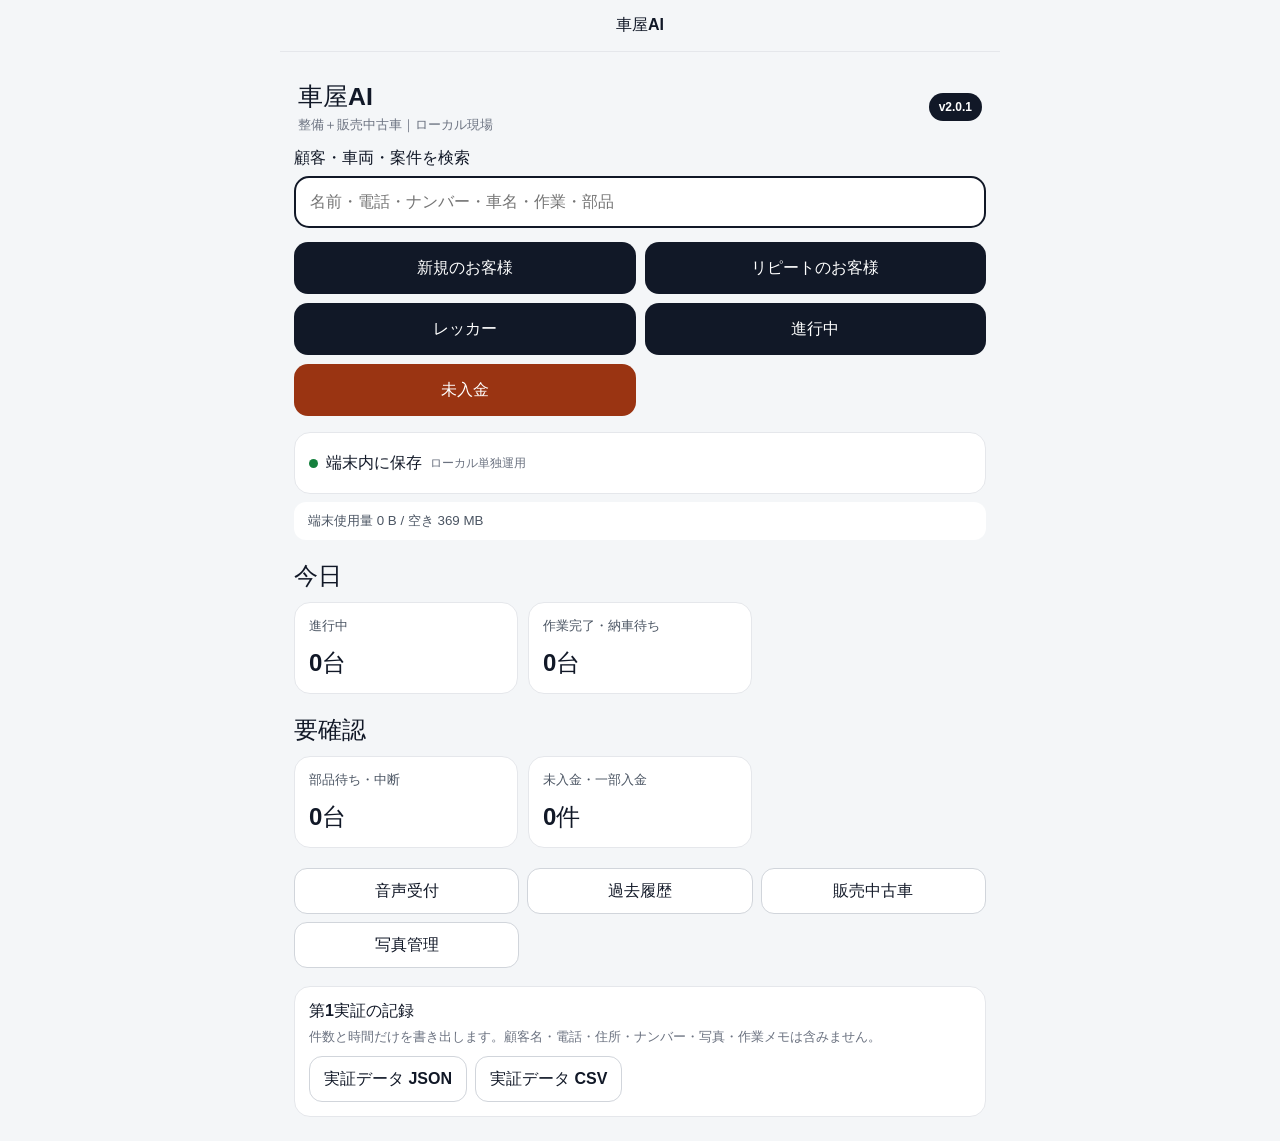
==== index.html @ 04365551 "deploy: add Windows PC backup viewer" ====
<!doctype html>
<html lang="ja">
  <head>
    <meta charset="UTF-8" />
    <meta name="viewport" content="width=device-width, initial-scale=1, viewport-fit=cover" />
    <meta name="theme-color" content="#111827" />
    <meta name="apple-mobile-web-app-capable" content="yes" />
    <meta name="apple-mobile-web-app-status-bar-style" content="black-translucent" />
    <link rel="apple-touch-icon" href="/icons/icon-180.png" />
    <title>車屋AI</title>
    <script type="module" crossorigin src="/assets/index-HvsPHKyD.js"></script>
    <link rel="stylesheet" crossorigin href="/assets/index-BNNAh6Hy.css">
  <link rel="manifest" href="/manifest.webmanifest"></head>
  <body>
    <div id="root"></div>
  </body>
</html>
---- assets/index-BNNAh6Hy.css ----
:root{color:#111827;font-synthesis:none;text-rendering:optimizelegibility;background:#f4f6f8;font-family:-apple-system,BlinkMacSystemFont,Segoe UI,Hiragino Kaku Gothic ProN,Yu Gothic,sans-serif}*{box-sizing:border-box}html,body,#root{min-height:100%;margin:0}body{background:#f4f6f8;min-width:320px}button,input{font:inherit}.mobile-shell{min-height:100dvh;padding-top:env(safe-area-inset-top);padding-bottom:env(safe-area-inset-bottom)}.mobile-shell-header{z-index:60;pointer-events:auto;background:#f4f6f8f5;border-bottom:1px solid #e5e7eb;grid-template-columns:minmax(88px,1fr) auto minmax(88px,1fr);align-items:center;width:min(100%,720px);min-height:52px;margin:0 auto;padding:4px 10px;display:grid;position:sticky;top:0}.mobile-shell-brand{text-align:center;font-size:1rem}.mobile-shell-nav-slot{min-width:0;display:flex}.mobile-shell-nav-slot-end{justify-content:flex-end}.mobile-nav-target{color:#111827;background:0 0;border:0;border-radius:12px;justify-content:center;align-items:center;gap:3px;min-width:44px;min-height:44px;font-weight:750;display:inline-flex}.mobile-nav-target:active{background:#e5e7eb}.mobile-shell-content{min-height:calc(100dvh - 52px - env(safe-area-inset-top) - env(safe-area-inset-bottom))}.mobile-shell .app-shell{min-height:auto;padding-top:10px;padding-bottom:24px}.global-search{z-index:20;gap:7px;margin-bottom:14px;display:grid;position:relative}.global-search>label{font-weight:800}.global-search>input{background:#fff;border:2px solid #111827;border-radius:15px;width:100%;min-height:52px;padding:0 14px;font-size:1rem}.global-search-results{gap:8px;display:grid}.global-search-result{background:#fff;border:1px solid #d1d5db;border-radius:14px;overflow:hidden}.global-search-identity,.global-search-case{text-align:left;background:#fff;border:0;border-top:1px solid #e5e7eb;width:100%;min-height:48px;padding:10px 12px;display:grid}.global-search-identity{border-top:0}.global-search-identity span,.global-search-identity small,.global-search-case small{color:#6b7280}.global-search-case{grid-template-columns:1fr auto;align-items:center;gap:8px}.home-primary-actions{grid-template-columns:repeat(2,minmax(0,1fr));gap:9px;margin:10px 0 16px;display:grid}.home-primary-actions button{color:#fff;background:#111827;border:0;border-radius:14px;min-height:52px;padding:10px;font-weight:800}.home-primary-actions button:nth-child(5){background:#9a3412}.home-focus-section{margin-top:20px}.home-focus-section h2{margin:0 0 10px}.home-secondary-actions{grid-template-columns:repeat(3,minmax(0,1fr));gap:8px;margin-top:20px;display:grid}.customer-owned-vehicles,.vehicle-case-flow{gap:10px;margin-top:16px;display:grid}.customer-owned-vehicles h2,.vehicle-case-flow h2,.vehicle-case-flow h3{margin:0}.job-card.selected{outline:3px solid #2563eb}.photo-gallery-tabs{grid-template-columns:1fr 1fr;gap:8px;margin-bottom:12px;display:grid}.photo-gallery-tabs button{background:#fff;border:1px solid #cbd5e1;border-radius:12px;min-height:44px;font-weight:800}.photo-gallery-tabs button.active{color:#fff;background:#111827}.photo-gallery-filters{grid-template-columns:repeat(2,minmax(0,1fr));gap:8px;margin:12px 0;display:grid}.photo-gallery-filters label{gap:4px;font-size:.85rem;font-weight:700;display:grid}.photo-gallery-filters select,.photo-gallery-filters input{width:100%;min-height:44px}.photo-gallery-grid{grid-template-columns:repeat(2,minmax(0,1fr));gap:10px;display:grid}.photo-gallery-card{background:#fff;border:1px solid #d1d5db;border-radius:14px;align-content:start;gap:6px;min-width:0;padding:8px;display:grid}.photo-gallery-card time,.photo-gallery-card span{overflow-wrap:anywhere;color:#4b5563;font-size:.78rem}.photo-thumbnail-button{background:#e5e7eb;border:0;padding:0;display:block}.photo-gallery-thumbnail{aspect-ratio:4/3;object-fit:cover;width:100%;display:block}.photo-detail-image{object-fit:contain;background:#111827;width:100%;max-height:55vh;display:block}.photo-detail-list{grid-template-columns:1fr 1fr;gap:8px;display:grid}.photo-detail-list div{border-bottom:1px solid #e5e7eb;min-width:0;padding:6px 0}.photo-detail-list dt{color:#6b7280;font-size:.78rem}.photo-detail-list dd{overflow-wrap:anywhere;margin:2px 0 0}.photo-select{align-items:center;gap:6px;min-height:44px;display:flex}.app-shell{width:min(100%,720px);min-height:100vh;padding:env(safe-area-inset-top) 14px calc(24px + env(safe-area-inset-bottom));margin:0 auto}.topbar{justify-content:space-between;align-items:center;gap:12px;padding:18px 4px 14px;display:flex}.topbar h1{margin:0;font-size:1.55rem}.topbar p{color:#6b7280;margin:3px 0 0;font-size:.82rem}.pilot-badge{color:#fff;background:#111827;border-radius:999px;flex:none;padding:7px 10px;font-size:.75rem;font-weight:700}.foundation-card{background:#fff;border:1px solid #e5e7eb;border-radius:18px;margin-top:8px;padding:18px;box-shadow:0 3px 14px #1118270f}.foundation-card p{color:#4b5563;margin:8px 0 0;line-height:1.6}.auth-page,.loading-page{place-items:center;min-height:100vh;padding:20px;display:grid}.auth-card{background:#fff;border:1px solid #e5e7eb;border-radius:20px;width:min(100%,420px);padding:22px;box-shadow:0 10px 30px #11182714}.auth-card h1{margin:0}.auth-card>p{color:#6b7280;margin:6px 0 20px}.auth-card form{gap:14px;display:grid}.auth-card label{gap:6px;font-size:.9rem;font-weight:650;display:grid}.auth-card input{background:#fff;border:1px solid #d1d5db;border-radius:12px;width:100%;min-height:48px;padding:0 12px}.auth-card button{color:#fff;background:#111827;border:0;border-radius:13px;min-height:50px;font-weight:800}.auth-card button:disabled{opacity:.6}.auth-card [role=alert]{color:#b91c1c;margin:0;font-size:.86rem}.loading-page{color:#4b5563}.sync-card{background:#fff;border:1px solid #e5e7eb;border-radius:16px;justify-content:space-between;align-items:center;gap:12px;min-height:62px;padding:12px 14px;display:flex}.sync-card>div{align-items:center;gap:8px;min-width:0;display:flex}.sync-card small{color:#6b7280;font-size:.72rem}.sync-card button,.test-tools button{color:#fff;background:#111827;border:0;border-radius:12px;min-height:42px;padding:0 14px;font-weight:750}.sync-card button:disabled{opacity:.45}.storage-status{color:#4b5563;background:#fff;border-radius:12px;gap:4px;margin-top:8px;padding:10px 14px;display:grid}.storage-status.warning{color:#9a3412;background:#fff7ed}.local-save-notice{left:50%;bottom:calc(20px + env(safe-area-inset-bottom));z-index:100;color:#fff;white-space:nowrap;background:#166534;border-radius:999px;margin:0;padding:11px 16px;font-weight:800;position:fixed;transform:translate(-50%);box-shadow:0 8px 28px #0003}.connection-dot{border-radius:50%;flex:none;width:9px;height:9px}.connection-dot.online{background:#15803d}.connection-dot.offline{background:#b91c1c}.today-section{margin-top:22px}.section-heading h2{margin:0;font-size:1.08rem}.section-heading p{color:#6b7280;margin:4px 0 12px;font-size:.82rem}.dashboard-grid{grid-template-columns:repeat(2,minmax(0,1fr));gap:10px;display:grid}.dashboard-card{text-align:left;color:#111827;opacity:1;background:#fff;border:1px solid #e5e7eb;border-radius:16px;flex-direction:column;justify-content:space-between;align-items:flex-start;min-height:92px;padding:14px;display:flex}.dashboard-card span{color:#4b5563;font-size:.82rem}.dashboard-card strong{font-size:1.5rem}.test-tools{border-top:1px dashed #d1d5db;margin-top:24px;padding-top:16px}@media (width>=600px){.dashboard-grid{grid-template-columns:repeat(3,minmax(0,1fr))}}button,input,textarea,select{font:inherit}button{cursor:pointer}button:disabled{cursor:default;opacity:.5}.page-heading{padding:18px 4px 12px}.page-heading h1,.case-header h1{margin:0;font-size:1.45rem}.page-heading p,.case-header p{color:#6b7280;line-height:1.55}.mobile-form{gap:13px;display:grid}.mobile-form label,.mobile-form{font-weight:650}.mobile-form input,.mobile-form textarea,.mobile-form select,.history-search,.billing-row input{color:#111827;background:#fff;border:1px solid #d1d5db;border-radius:12px;width:100%;padding:11px 12px}.mobile-form textarea{resize:vertical;min-height:92px}.primary-button,.secondary-button,.global-back,.job-card,.work-action-grid button,.status-tabs button{border:0;border-radius:13px;min-height:46px;padding:10px 14px;font-weight:780}.primary-button{color:#fff;background:#111827}.secondary-button{color:#111827;background:#fff;border:1px solid #d1d5db}.large-button{min-height:56px;font-size:1rem}.global-back{z-index:40;background:#fff;border:1px solid #d1d5db;margin:8px 14px -4px;position:sticky;top:8px;box-shadow:0 3px 12px #11182714}.home-actions{gap:10px;margin-top:20px;display:grid}.voice-intake{color:#fff;background:#111827;border:0;border-radius:16px;min-height:64px;font-size:1.05rem;font-weight:850}.dashboard-card small{color:#92400e;font-size:.7rem}.candidate-list,.paused-card,.parts-panel,.delivery-actions,.billing-reminder{background:#fff;border:1px solid #e5e7eb;border-radius:16px;margin-top:16px;padding:14px}.candidate-card,.item{border-top:1px solid #e5e7eb;padding:12px 0}.candidate-card:first-of-type,.item:first-child{border-top:0}.candidate-actions,.inline-actions,.sheet-actions,.complete-actions,.delivery-actions{gap:8px;display:grid}.case-header{padding:18px 4px 12px}.status-chip,.billing-chip{background:#e5e7eb;border-radius:999px;padding:5px 9px;font-size:.75rem;font-weight:800;display:inline-flex}.billing-chip{color:#9a3412;background:#ffedd5;margin-top:4px}.work-action-grid{grid-template-columns:repeat(2,1fr);gap:10px;margin:14px 0;display:grid}.work-action-grid button{background:#fff;border:1px solid #d1d5db;min-height:72px}.work-action-grid .primary-button{color:#fff;background:#111827}.sheet{left:12px;right:12px;bottom:calc(12px + env(safe-area-inset-bottom));z-index:80;background:#fff;border:1px solid #d1d5db;border-radius:20px;gap:12px;max-width:696px;margin:auto;padding:18px;display:grid;position:fixed;box-shadow:0 16px 50px #11182740}.sheet label{gap:6px;font-weight:700;display:grid}.sheet textarea,.sheet select{border:1px solid #d1d5db;border-radius:12px;width:100%;padding:10px}.stack{gap:10px;display:grid}.muted{color:#6b7280;font-size:.82rem}.status-tabs{gap:7px;padding:4px 0 12px;display:flex;overflow-x:auto}.status-tabs button{background:#fff;border:1px solid #d1d5db;flex:none}.status-tabs button.active{color:#fff;background:#111827}.job-card{text-align:left;background:#fff;border:1px solid #e5e7eb;gap:4px;width:100%;display:grid}.job-card span,.job-card small{color:#6b7280}.history-search{min-height:50px;margin-bottom:14px}.billing-row{background:#fff;border:1px solid #e5e7eb;border-radius:14px;grid-template-columns:2fr 1fr 1fr;gap:7px;padding:10px;display:grid}.billing-row input:first-child{grid-column:1/-1}.billing-row button{border:0;border-radius:10px;min-height:40px}.billing-total{text-align:right;font-size:1.25rem;font-weight:850}@media (width>=600px){.candidate-actions,.inline-actions,.sheet-actions,.complete-actions{grid-template-columns:repeat(2,minmax(0,1fr))}}.file-button{cursor:pointer;justify-content:center;align-items:center;display:inline-flex;position:relative;overflow:hidden}.file-button input{opacity:0;cursor:pointer;position:absolute;inset:0}.photo-preview{object-fit:contain;background:#111;border-radius:12px;width:100%;max-height:360px;display:block}.field textarea{resize:vertical;min-height:84px}.photo-timeline{gap:14px}.photo-card{background:#fff;border:1px solid #d8dde5;border-radius:14px;gap:10px;padding:12px;display:grid}.photo-card.selected{outline:3px solid #2563eb}.photo-card-head{justify-content:space-between;align-items:center;gap:8px;display:flex}.photo-card-head time{color:#667085;font-size:.78rem}.photo-timeline-image{object-fit:contain;background:#111;border-radius:10px;width:100%;max-height:340px}.photo-placeholder{color:#667085;background:#f3f4f6;border-radius:10px;place-items:center;min-height:90px;display:grid}.pair-chip{color:#075985;background:#e0f2fe;border-radius:999px;width:max-content;padding:4px 8px;font-size:.78rem}.ai-candidate-description{border-left:3px solid #f59e0b;padding-left:8px}.confirmed-description{border-left:3px solid #16a34a;padding-left:8px}.photo-intake-panel{margin-bottom:18px}.candidate-review{border-top:1px solid #e5e7eb;padding-top:12px}.ocr-field{gap:6px;display:grid}.ocr-field>span{font-weight:700}.warning{color:#9a3412;background:#fff7ed;border-radius:10px;padding:10px}.photo-actions{margin:14px 0}.voice-input textarea{min-height:130px}.inventory-list-heading{align-items:flex-start}.inventory-filters{gap:12px;margin:16px 0;display:grid}.filter-group{gap:7px;display:grid}.filter-chips{flex-wrap:wrap;gap:7px;display:flex}.filter-chip{color:#374151;background:#fff;border:1px solid #d1d5db;border-radius:999px;padding:8px 11px;font-weight:700}.filter-chip.selected{color:#fff;background:#111827;border-color:#111827}.inventory-card-list{gap:10px;display:grid}.inventory-card{text-align:left;background:#fff;border:1px solid #e5e7eb;border-radius:16px;width:100%;padding:14px;box-shadow:0 2px 10px #0000000a}.inventory-card-title{justify-content:space-between;align-items:baseline;gap:10px;display:flex}.inventory-card-title strong{font-size:1.08rem}.inventory-card-title span{color:#6b7280;text-align:right;font-size:.82rem}.inventory-card-money{grid-template-columns:auto 1fr;gap:4px 12px;margin:10px 0 0;font-size:.84rem;display:grid}.inventory-card-money dt{color:#6b7280}.inventory-card-money dd{text-align:right;margin:0;font-weight:700}.financial-summary{gap:8px;margin-bottom:12px;display:grid}.financial-row{justify-content:space-between;align-items:baseline;gap:16px;display:flex}.financial-row span{color:#6b7280}.financial-row strong{font-size:1.05rem}.muted-note{color:#92400e;margin:4px 0 0;font-size:.82rem}.cost-row{background:#fff;border:1px solid #e5e7eb;border-radius:12px;justify-content:space-between;align-items:center;gap:10px;padding:10px;display:flex}.cost-row p{margin:5px 0}.pilot-metrics-panel{background:#fff;border:1px solid #e5e7eb;border-radius:16px;margin-top:18px;padding:14px}.pilot-metrics-panel h2{margin:0 0 6px;font-size:16px}.pilot-metrics-panel p{color:#6b7280;margin:0 0 10px;font-size:13px}.inline-actions{flex-wrap:wrap;gap:8px;display:flex}.backup-recovery-page{padding-bottom:calc(32px + env(safe-area-inset-bottom))}.backup-section{gap:14px;display:grid}.backup-section h2,.backup-section h3,.backup-section>p,.backup-dry-run>p{margin:0}.backup-warning,.backup-error{color:#9a3412}.backup-notice,.backup-error{border-radius:12px;padding:12px 14px;font-weight:700}.backup-notice{color:#166534;background:#dcfce7}.backup-error{color:#991b1b;background:#fee2e2}.backup-file-field,.backup-confirmation{gap:7px;font-weight:700;display:grid}.backup-file-field input{background:#fff;border:1px solid #d1d5db;border-radius:12px;width:100%;padding:10px}.backup-dry-run{border-top:1px solid #e5e7eb;gap:12px;padding-top:16px;display:grid}.backup-counts{gap:8px;margin:0;padding:0;list-style:none;display:grid}.backup-counts li{background:#f4f6f8;border-radius:10px;gap:3px;padding:10px;display:grid}.backup-counts span{color:#4b5563;font-size:.86rem}.backup-confirmation{grid-template-columns:auto 1fr;align-items:start}.backup-confirmation input{width:20px;height:20px;margin:0}.backup-actions{gap:8px;display:grid}@media (width>=600px){.backup-actions{grid-template-columns:repeat(2,minmax(0,1fr))}}.local-photo-management-page{padding-bottom:calc(32px + env(safe-area-inset-bottom))}.local-photo-list{gap:14px;display:grid}.local-photo-card{gap:12px;display:grid}.local-photo-card span{color:#4b5563;overflow-wrap:anywhere}.local-photo-delete-button{color:#991b1b;border-color:#b91c1c}.local-photo-confirmation h2,.local-photo-confirmation p{margin:0}.pc-backup-viewer-page{color:#111827;background:#eef2f6;min-height:100vh;padding:28px}.pc-viewer-hero{color:#fff;background:#111827;border-radius:18px;justify-content:space-between;align-items:center;gap:24px;max-width:1440px;margin:0 auto 18px;padding:24px 28px;display:flex}.pc-viewer-hero h1{margin:8px 0;font-size:clamp(1.5rem,3vw,2.25rem)}.pc-viewer-hero p{color:#d1d5db;max-width:820px;margin:0}.pc-viewer-badge{color:#166534;background:#dcfce7;border-radius:999px;padding:5px 10px;font-weight:800;display:inline-flex}.pc-viewer-file-button{color:#111827;cursor:pointer;background:#fff;border-radius:12px;flex:none;padding:13px 18px;font-weight:800;position:relative;overflow:hidden}.pc-viewer-file-button input{opacity:0;cursor:pointer;position:absolute;inset:0}.pc-viewer-empty,.pc-viewer-workspace,.pc-backup-viewer-page>[role=alert],.pc-backup-viewer-page>[role=status]{max-width:1440px;margin:0 auto}.pc-viewer-workspace{background:#fff;border:1px solid #d8dee8;border-radius:18px;overflow:hidden;box-shadow:0 14px 40px #0f172a14}.pc-viewer-file-header{background:#f8fafc;border-bottom:1px solid #e2e8f0;justify-content:space-between;gap:20px;padding:14px 20px;display:flex}.pc-viewer-file-header>div{flex-wrap:wrap;gap:10px 18px;display:flex}.pc-viewer-file-header span{color:#64748b}.pc-viewer-search{gap:7px;padding:18px 20px 10px;font-weight:800;display:grid}.pc-viewer-search input,.pc-viewer-filter-row input,.pc-viewer-filter-row select{background:#fff;border:1px solid #cbd5e1;border-radius:10px;min-height:44px;padding:9px 12px}.pc-viewer-search-results{background:#eff6ff;border-radius:12px;gap:7px;margin:0 20px 12px;padding:12px;display:grid}.pc-viewer-search-results button,.pc-viewer-list button{text-align:left;background:#fff;border:1px solid #dbe4ef;border-radius:10px;min-height:48px;padding:10px 13px}.pc-viewer-tabs{background:#f8fafc;border-block:1px solid #e2e8f0;gap:3px;padding:8px 16px;display:flex;overflow-x:auto}.pc-viewer-tabs button{color:#475569;background:0 0;border:0;border-radius:9px;flex:none;min-height:42px;padding:8px 13px;font-weight:800}.pc-viewer-tabs button.active{color:#fff;background:#1d4ed8}.pc-viewer-main{min-height:430px;padding:20px}.pc-viewer-summary{grid-template-columns:repeat(5,minmax(120px,1fr));gap:12px;display:grid}.pc-viewer-summary article{background:#f8fafc;border:1px solid #e2e8f0;border-radius:12px;gap:6px;padding:15px;display:grid}.pc-viewer-summary span{color:#64748b}.pc-viewer-summary strong{font-size:1.7rem}.pc-viewer-readonly-note{background:#f0fdf4;border-left:4px solid #16a34a;margin-top:18px;padding:12px}.pc-viewer-list{gap:9px;display:grid}.pc-viewer-list article,.pc-viewer-list button{background:#fff;border:1px solid #e2e8f0;border-radius:11px;gap:4px;padding:12px 14px;display:grid}.pc-viewer-list span{color:#64748b}.pc-viewer-detail{max-width:900px}.pc-viewer-vehicle-block{border-top:1px solid #e2e8f0;gap:4px;padding:14px 0;display:grid}.pc-viewer-vehicle-block h4,.pc-viewer-vehicle-block p{margin:5px 0 0}.pc-viewer-dl{grid-template-columns:repeat(2,minmax(0,1fr));gap:8px 20px;display:grid}.pc-viewer-dl div{border-bottom:1px solid #e2e8f0;padding:8px 0}.pc-viewer-dl dt{color:#64748b;font-size:.82rem}.pc-viewer-dl dd{overflow-wrap:anywhere;margin:4px 0 0}.pc-viewer-row{border-top:1px solid #e2e8f0;justify-content:space-between;gap:16px;padding:10px 0;display:flex}.pc-viewer-filter-row{gap:12px;margin-bottom:14px;display:flex}.pc-viewer-filter-row label{gap:5px;display:grid}.pc-viewer-table-wrap{overflow-x:auto}.pc-viewer-table-wrap table{border-collapse:collapse;width:100%}.pc-viewer-table-wrap th,.pc-viewer-table-wrap td{text-align:left;white-space:nowrap;border-bottom:1px solid #e2e8f0;padding:11px}.pc-viewer-photo-grid{grid-template-columns:repeat(4,minmax(0,1fr));gap:14px;margin-bottom:14px;display:grid}.pc-viewer-photo-card{border:1px solid #e2e8f0;border-radius:12px;gap:6px;padding-bottom:10px;display:grid;overflow:hidden}.pc-viewer-photo-card>:not(button){margin-inline:10px}.pc-viewer-photo-card button{aspect-ratio:4/3;background:#0f172a;border:0;width:100%;padding:0;display:block;overflow:hidden}.pc-viewer-photo-card img{object-fit:cover;width:100%;height:100%}.pc-viewer-photo-card time,.pc-viewer-photo-card span{color:#64748b;font-size:.82rem}.pc-viewer-photo-card em{color:#9a3412;font-style:normal;font-weight:800}.pc-viewer-photo-loading{background:#cbd5e1;width:100%;height:100%;display:block}.pc-viewer-photo-dialog{z-index:100;background:#0f172ab8;place-items:center;padding:24px;display:grid;position:fixed;inset:0}.pc-viewer-photo-dialog-card{background:#fff;border-radius:16px;width:min(920px,96vw);max-height:92vh;padding:20px;position:relative;overflow:auto}.pc-viewer-photo-large{object-fit:contain;background:#0f172a;border-radius:10px;width:100%;max-height:60vh;display:block}.pc-viewer-close{z-index:1;float:right;background:#fff;border:0;border-radius:9px;min-height:42px;padding:8px 13px;position:sticky;top:0;box-shadow:0 2px 10px #00000029}@media (width<=900px){.pc-backup-viewer-page{padding:14px}.pc-viewer-hero{flex-direction:column;align-items:stretch}.pc-viewer-summary,.pc-viewer-photo-grid{grid-template-columns:repeat(2,minmax(0,1fr))}.pc-viewer-file-header{flex-direction:column}}
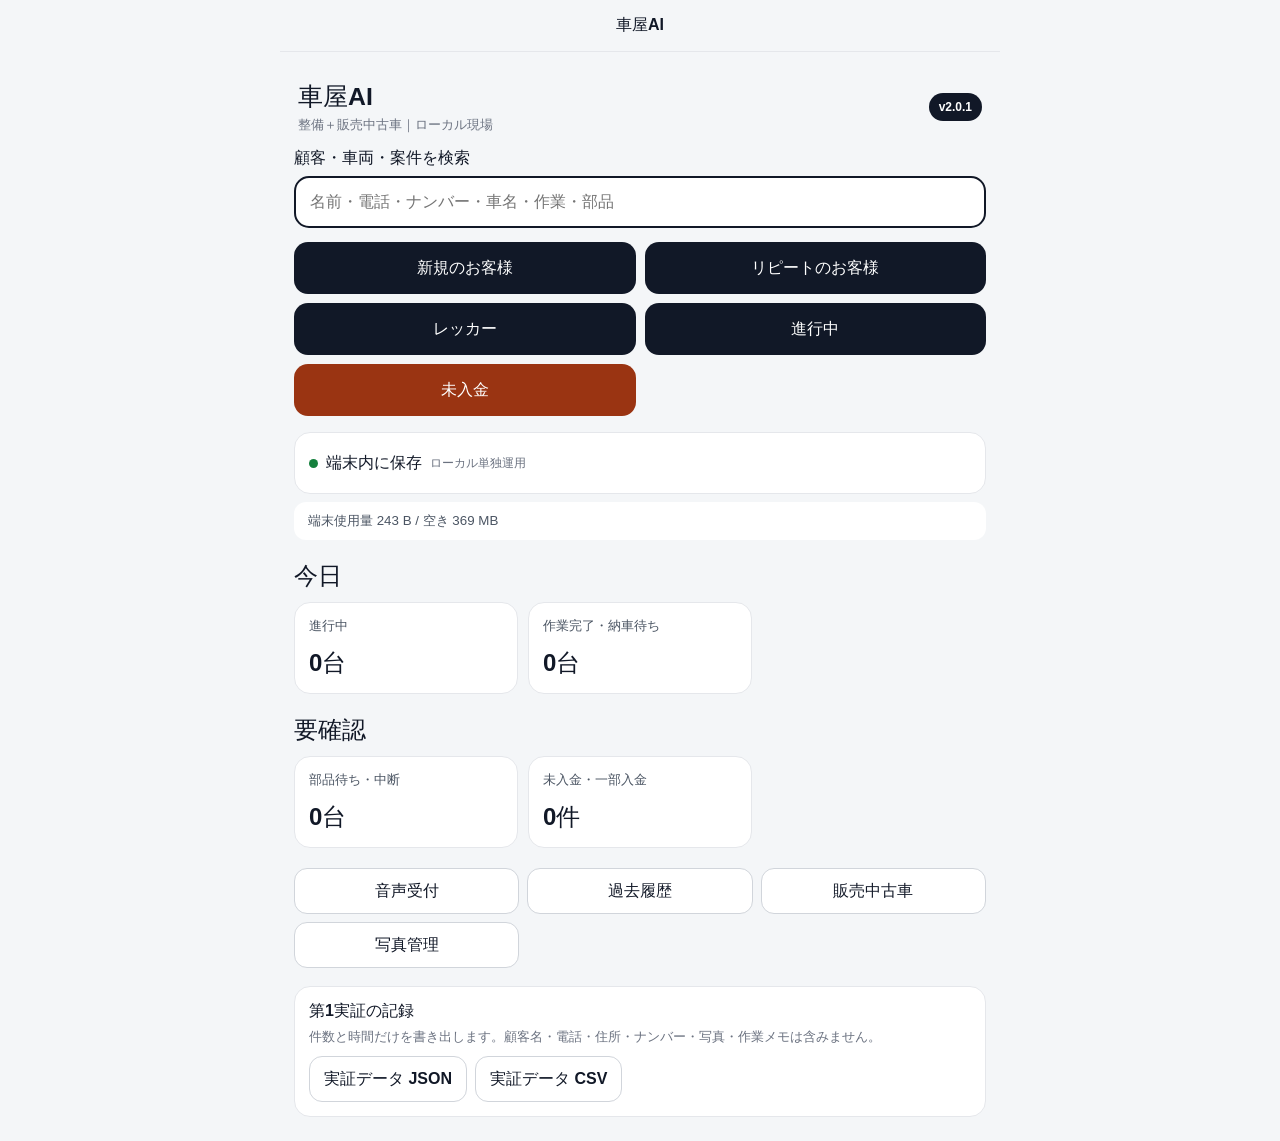
==== commit 25df7781: "deploy: improve PC backup photo detail" ====
--- a/index.html
+++ b/index.html
@@ -8,8 +8,8 @@
     <meta name="apple-mobile-web-app-status-bar-style" content="black-translucent" />
     <link rel="apple-touch-icon" href="/icons/icon-180.png" />
     <title>車屋AI</title>
-    <script type="module" crossorigin src="/assets/index-HvsPHKyD.js"></script>
-    <link rel="stylesheet" crossorigin href="/assets/index-BNNAh6Hy.css">
+    <script type="module" crossorigin src="/assets/index-CER7OzPb.js"></script>
+    <link rel="stylesheet" crossorigin href="/assets/index-Ctv2XyAD.css">
   <link rel="manifest" href="/manifest.webmanifest"></head>
   <body>
     <div id="root"></div>
--- a/assets/index-Ctv2XyAD.css
+++ b/assets/index-Ctv2XyAD.css
@@ -0,0 +1 @@
+:root{color:#111827;font-synthesis:none;text-rendering:optimizelegibility;background:#f4f6f8;font-family:-apple-system,BlinkMacSystemFont,Segoe UI,Hiragino Kaku Gothic ProN,Yu Gothic,sans-serif}*{box-sizing:border-box}html,body,#root{min-height:100%;margin:0}body{background:#f4f6f8;min-width:320px}button,input{font:inherit}.mobile-shell{min-height:100dvh;padding-top:env(safe-area-inset-top);padding-bottom:env(safe-area-inset-bottom)}.mobile-shell-header{z-index:60;pointer-events:auto;background:#f4f6f8f5;border-bottom:1px solid #e5e7eb;grid-template-columns:minmax(88px,1fr) auto minmax(88px,1fr);align-items:center;width:min(100%,720px);min-height:52px;margin:0 auto;padding:4px 10px;display:grid;position:sticky;top:0}.mobile-shell-brand{text-align:center;font-size:1rem}.mobile-shell-nav-slot{min-width:0;display:flex}.mobile-shell-nav-slot-end{justify-content:flex-end}.mobile-nav-target{color:#111827;background:0 0;border:0;border-radius:12px;justify-content:center;align-items:center;gap:3px;min-width:44px;min-height:44px;font-weight:750;display:inline-flex}.mobile-nav-target:active{background:#e5e7eb}.mobile-shell-content{min-height:calc(100dvh - 52px - env(safe-area-inset-top) - env(safe-area-inset-bottom))}.mobile-shell .app-shell{min-height:auto;padding-top:10px;padding-bottom:24px}.global-search{z-index:20;gap:7px;margin-bottom:14px;display:grid;position:relative}.global-search>label{font-weight:800}.global-search>input{background:#fff;border:2px solid #111827;border-radius:15px;width:100%;min-height:52px;padding:0 14px;font-size:1rem}.global-search-results{gap:8px;display:grid}.global-search-result{background:#fff;border:1px solid #d1d5db;border-radius:14px;overflow:hidden}.global-search-identity,.global-search-case{text-align:left;background:#fff;border:0;border-top:1px solid #e5e7eb;width:100%;min-height:48px;padding:10px 12px;display:grid}.global-search-identity{border-top:0}.global-search-identity span,.global-search-identity small,.global-search-case small{color:#6b7280}.global-search-case{grid-template-columns:1fr auto;align-items:center;gap:8px}.home-primary-actions{grid-template-columns:repeat(2,minmax(0,1fr));gap:9px;margin:10px 0 16px;display:grid}.home-primary-actions button{color:#fff;background:#111827;border:0;border-radius:14px;min-height:52px;padding:10px;font-weight:800}.home-primary-actions button:nth-child(5){background:#9a3412}.home-focus-section{margin-top:20px}.home-focus-section h2{margin:0 0 10px}.home-secondary-actions{grid-template-columns:repeat(3,minmax(0,1fr));gap:8px;margin-top:20px;display:grid}.customer-owned-vehicles,.vehicle-case-flow{gap:10px;margin-top:16px;display:grid}.customer-owned-vehicles h2,.vehicle-case-flow h2,.vehicle-case-flow h3{margin:0}.job-card.selected{outline:3px solid #2563eb}.photo-gallery-tabs{grid-template-columns:1fr 1fr;gap:8px;margin-bottom:12px;display:grid}.photo-gallery-tabs button{background:#fff;border:1px solid #cbd5e1;border-radius:12px;min-height:44px;font-weight:800}.photo-gallery-tabs button.active{color:#fff;background:#111827}.photo-gallery-filters{grid-template-columns:repeat(2,minmax(0,1fr));gap:8px;margin:12px 0;display:grid}.photo-gallery-filters label{gap:4px;font-size:.85rem;font-weight:700;display:grid}.photo-gallery-filters select,.photo-gallery-filters input{width:100%;min-height:44px}.photo-gallery-grid{grid-template-columns:repeat(2,minmax(0,1fr));gap:10px;display:grid}.photo-gallery-card{background:#fff;border:1px solid #d1d5db;border-radius:14px;align-content:start;gap:6px;min-width:0;padding:8px;display:grid}.photo-gallery-card time,.photo-gallery-card span{overflow-wrap:anywhere;color:#4b5563;font-size:.78rem}.photo-thumbnail-button{background:#e5e7eb;border:0;padding:0;display:block}.photo-gallery-thumbnail{aspect-ratio:4/3;object-fit:cover;width:100%;display:block}.photo-detail-image{object-fit:contain;background:#111827;width:100%;max-height:55vh;display:block}.photo-detail-list{grid-template-columns:1fr 1fr;gap:8px;display:grid}.photo-detail-list div{border-bottom:1px solid #e5e7eb;min-width:0;padding:6px 0}.photo-detail-list dt{color:#6b7280;font-size:.78rem}.photo-detail-list dd{overflow-wrap:anywhere;margin:2px 0 0}.photo-select{align-items:center;gap:6px;min-height:44px;display:flex}.app-shell{width:min(100%,720px);min-height:100vh;padding:env(safe-area-inset-top) 14px calc(24px + env(safe-area-inset-bottom));margin:0 auto}.topbar{justify-content:space-between;align-items:center;gap:12px;padding:18px 4px 14px;display:flex}.topbar h1{margin:0;font-size:1.55rem}.topbar p{color:#6b7280;margin:3px 0 0;font-size:.82rem}.pilot-badge{color:#fff;background:#111827;border-radius:999px;flex:none;padding:7px 10px;font-size:.75rem;font-weight:700}.foundation-card{background:#fff;border:1px solid #e5e7eb;border-radius:18px;margin-top:8px;padding:18px;box-shadow:0 3px 14px #1118270f}.foundation-card p{color:#4b5563;margin:8px 0 0;line-height:1.6}.auth-page,.loading-page{place-items:center;min-height:100vh;padding:20px;display:grid}.auth-card{background:#fff;border:1px solid #e5e7eb;border-radius:20px;width:min(100%,420px);padding:22px;box-shadow:0 10px 30px #11182714}.auth-card h1{margin:0}.auth-card>p{color:#6b7280;margin:6px 0 20px}.auth-card form{gap:14px;display:grid}.auth-card label{gap:6px;font-size:.9rem;font-weight:650;display:grid}.auth-card input{background:#fff;border:1px solid #d1d5db;border-radius:12px;width:100%;min-height:48px;padding:0 12px}.auth-card button{color:#fff;background:#111827;border:0;border-radius:13px;min-height:50px;font-weight:800}.auth-card button:disabled{opacity:.6}.auth-card [role=alert]{color:#b91c1c;margin:0;font-size:.86rem}.loading-page{color:#4b5563}.sync-card{background:#fff;border:1px solid #e5e7eb;border-radius:16px;justify-content:space-between;align-items:center;gap:12px;min-height:62px;padding:12px 14px;display:flex}.sync-card>div{align-items:center;gap:8px;min-width:0;display:flex}.sync-card small{color:#6b7280;font-size:.72rem}.sync-card button,.test-tools button{color:#fff;background:#111827;border:0;border-radius:12px;min-height:42px;padding:0 14px;font-weight:750}.sync-card button:disabled{opacity:.45}.storage-status{color:#4b5563;background:#fff;border-radius:12px;gap:4px;margin-top:8px;padding:10px 14px;display:grid}.storage-status.warning{color:#9a3412;background:#fff7ed}.local-save-notice{left:50%;bottom:calc(20px + env(safe-area-inset-bottom));z-index:100;color:#fff;white-space:nowrap;background:#166534;border-radius:999px;margin:0;padding:11px 16px;font-weight:800;position:fixed;transform:translate(-50%);box-shadow:0 8px 28px #0003}.connection-dot{border-radius:50%;flex:none;width:9px;height:9px}.connection-dot.online{background:#15803d}.connection-dot.offline{background:#b91c1c}.today-section{margin-top:22px}.section-heading h2{margin:0;font-size:1.08rem}.section-heading p{color:#6b7280;margin:4px 0 12px;font-size:.82rem}.dashboard-grid{grid-template-columns:repeat(2,minmax(0,1fr));gap:10px;display:grid}.dashboard-card{text-align:left;color:#111827;opacity:1;background:#fff;border:1px solid #e5e7eb;border-radius:16px;flex-direction:column;justify-content:space-between;align-items:flex-start;min-height:92px;padding:14px;display:flex}.dashboard-card span{color:#4b5563;font-size:.82rem}.dashboard-card strong{font-size:1.5rem}.test-tools{border-top:1px dashed #d1d5db;margin-top:24px;padding-top:16px}@media (width>=600px){.dashboard-grid{grid-template-columns:repeat(3,minmax(0,1fr))}}button,input,textarea,select{font:inherit}button{cursor:pointer}button:disabled{cursor:default;opacity:.5}.page-heading{padding:18px 4px 12px}.page-heading h1,.case-header h1{margin:0;font-size:1.45rem}.page-heading p,.case-header p{color:#6b7280;line-height:1.55}.mobile-form{gap:13px;display:grid}.mobile-form label,.mobile-form{font-weight:650}.mobile-form input,.mobile-form textarea,.mobile-form select,.history-search,.billing-row input{color:#111827;background:#fff;border:1px solid #d1d5db;border-radius:12px;width:100%;padding:11px 12px}.mobile-form textarea{resize:vertical;min-height:92px}.primary-button,.secondary-button,.global-back,.job-card,.work-action-grid button,.status-tabs button{border:0;border-radius:13px;min-height:46px;padding:10px 14px;font-weight:780}.primary-button{color:#fff;background:#111827}.secondary-button{color:#111827;background:#fff;border:1px solid #d1d5db}.large-button{min-height:56px;font-size:1rem}.global-back{z-index:40;background:#fff;border:1px solid #d1d5db;margin:8px 14px -4px;position:sticky;top:8px;box-shadow:0 3px 12px #11182714}.home-actions{gap:10px;margin-top:20px;display:grid}.voice-intake{color:#fff;background:#111827;border:0;border-radius:16px;min-height:64px;font-size:1.05rem;font-weight:850}.dashboard-card small{color:#92400e;font-size:.7rem}.candidate-list,.paused-card,.parts-panel,.delivery-actions,.billing-reminder{background:#fff;border:1px solid #e5e7eb;border-radius:16px;margin-top:16px;padding:14px}.candidate-card,.item{border-top:1px solid #e5e7eb;padding:12px 0}.candidate-card:first-of-type,.item:first-child{border-top:0}.candidate-actions,.inline-actions,.sheet-actions,.complete-actions,.delivery-actions{gap:8px;display:grid}.case-header{padding:18px 4px 12px}.status-chip,.billing-chip{background:#e5e7eb;border-radius:999px;padding:5px 9px;font-size:.75rem;font-weight:800;display:inline-flex}.billing-chip{color:#9a3412;background:#ffedd5;margin-top:4px}.work-action-grid{grid-template-columns:repeat(2,1fr);gap:10px;margin:14px 0;display:grid}.work-action-grid button{background:#fff;border:1px solid #d1d5db;min-height:72px}.work-action-grid .primary-button{color:#fff;background:#111827}.sheet{left:12px;right:12px;bottom:calc(12px + env(safe-area-inset-bottom));z-index:80;background:#fff;border:1px solid #d1d5db;border-radius:20px;gap:12px;max-width:696px;margin:auto;padding:18px;display:grid;position:fixed;box-shadow:0 16px 50px #11182740}.sheet label{gap:6px;font-weight:700;display:grid}.sheet textarea,.sheet select{border:1px solid #d1d5db;border-radius:12px;width:100%;padding:10px}.stack{gap:10px;display:grid}.muted{color:#6b7280;font-size:.82rem}.status-tabs{gap:7px;padding:4px 0 12px;display:flex;overflow-x:auto}.status-tabs button{background:#fff;border:1px solid #d1d5db;flex:none}.status-tabs button.active{color:#fff;background:#111827}.job-card{text-align:left;background:#fff;border:1px solid #e5e7eb;gap:4px;width:100%;display:grid}.job-card span,.job-card small{color:#6b7280}.history-search{min-height:50px;margin-bottom:14px}.billing-row{background:#fff;border:1px solid #e5e7eb;border-radius:14px;grid-template-columns:2fr 1fr 1fr;gap:7px;padding:10px;display:grid}.billing-row input:first-child{grid-column:1/-1}.billing-row button{border:0;border-radius:10px;min-height:40px}.billing-total{text-align:right;font-size:1.25rem;font-weight:850}@media (width>=600px){.candidate-actions,.inline-actions,.sheet-actions,.complete-actions{grid-template-columns:repeat(2,minmax(0,1fr))}}.file-button{cursor:pointer;justify-content:center;align-items:center;display:inline-flex;position:relative;overflow:hidden}.file-button input{opacity:0;cursor:pointer;position:absolute;inset:0}.photo-preview{object-fit:contain;background:#111;border-radius:12px;width:100%;max-height:360px;display:block}.field textarea{resize:vertical;min-height:84px}.photo-timeline{gap:14px}.photo-card{background:#fff;border:1px solid #d8dde5;border-radius:14px;gap:10px;padding:12px;display:grid}.photo-card.selected{outline:3px solid #2563eb}.photo-card-head{justify-content:space-between;align-items:center;gap:8px;display:flex}.photo-card-head time{color:#667085;font-size:.78rem}.photo-timeline-image{object-fit:contain;background:#111;border-radius:10px;width:100%;max-height:340px}.photo-placeholder{color:#667085;background:#f3f4f6;border-radius:10px;place-items:center;min-height:90px;display:grid}.pair-chip{color:#075985;background:#e0f2fe;border-radius:999px;width:max-content;padding:4px 8px;font-size:.78rem}.ai-candidate-description{border-left:3px solid #f59e0b;padding-left:8px}.confirmed-description{border-left:3px solid #16a34a;padding-left:8px}.photo-intake-panel{margin-bottom:18px}.candidate-review{border-top:1px solid #e5e7eb;padding-top:12px}.ocr-field{gap:6px;display:grid}.ocr-field>span{font-weight:700}.warning{color:#9a3412;background:#fff7ed;border-radius:10px;padding:10px}.photo-actions{margin:14px 0}.voice-input textarea{min-height:130px}.inventory-list-heading{align-items:flex-start}.inventory-filters{gap:12px;margin:16px 0;display:grid}.filter-group{gap:7px;display:grid}.filter-chips{flex-wrap:wrap;gap:7px;display:flex}.filter-chip{color:#374151;background:#fff;border:1px solid #d1d5db;border-radius:999px;padding:8px 11px;font-weight:700}.filter-chip.selected{color:#fff;background:#111827;border-color:#111827}.inventory-card-list{gap:10px;display:grid}.inventory-card{text-align:left;background:#fff;border:1px solid #e5e7eb;border-radius:16px;width:100%;padding:14px;box-shadow:0 2px 10px #0000000a}.inventory-card-title{justify-content:space-between;align-items:baseline;gap:10px;display:flex}.inventory-card-title strong{font-size:1.08rem}.inventory-card-title span{color:#6b7280;text-align:right;font-size:.82rem}.inventory-card-money{grid-template-columns:auto 1fr;gap:4px 12px;margin:10px 0 0;font-size:.84rem;display:grid}.inventory-card-money dt{color:#6b7280}.inventory-card-money dd{text-align:right;margin:0;font-weight:700}.financial-summary{gap:8px;margin-bottom:12px;display:grid}.financial-row{justify-content:space-between;align-items:baseline;gap:16px;display:flex}.financial-row span{color:#6b7280}.financial-row strong{font-size:1.05rem}.muted-note{color:#92400e;margin:4px 0 0;font-size:.82rem}.cost-row{background:#fff;border:1px solid #e5e7eb;border-radius:12px;justify-content:space-between;align-items:center;gap:10px;padding:10px;display:flex}.cost-row p{margin:5px 0}.pilot-metrics-panel{background:#fff;border:1px solid #e5e7eb;border-radius:16px;margin-top:18px;padding:14px}.pilot-metrics-panel h2{margin:0 0 6px;font-size:16px}.pilot-metrics-panel p{color:#6b7280;margin:0 0 10px;font-size:13px}.inline-actions{flex-wrap:wrap;gap:8px;display:flex}.backup-recovery-page{padding-bottom:calc(32px + env(safe-area-inset-bottom))}.backup-section{gap:14px;display:grid}.backup-section h2,.backup-section h3,.backup-section>p,.backup-dry-run>p{margin:0}.backup-warning,.backup-error{color:#9a3412}.backup-notice,.backup-error{border-radius:12px;padding:12px 14px;font-weight:700}.backup-notice{color:#166534;background:#dcfce7}.backup-error{color:#991b1b;background:#fee2e2}.backup-file-field,.backup-confirmation{gap:7px;font-weight:700;display:grid}.backup-file-field input{background:#fff;border:1px solid #d1d5db;border-radius:12px;width:100%;padding:10px}.backup-dry-run{border-top:1px solid #e5e7eb;gap:12px;padding-top:16px;display:grid}.backup-counts{gap:8px;margin:0;padding:0;list-style:none;display:grid}.backup-counts li{background:#f4f6f8;border-radius:10px;gap:3px;padding:10px;display:grid}.backup-counts span{color:#4b5563;font-size:.86rem}.backup-confirmation{grid-template-columns:auto 1fr;align-items:start}.backup-confirmation input{width:20px;height:20px;margin:0}.backup-actions{gap:8px;display:grid}@media (width>=600px){.backup-actions{grid-template-columns:repeat(2,minmax(0,1fr))}}.local-photo-management-page{padding-bottom:calc(32px + env(safe-area-inset-bottom))}.local-photo-list{gap:14px;display:grid}.local-photo-card{gap:12px;display:grid}.local-photo-card span{color:#4b5563;overflow-wrap:anywhere}.local-photo-delete-button{color:#991b1b;border-color:#b91c1c}.local-photo-confirmation h2,.local-photo-confirmation p{margin:0}.pc-backup-viewer-page{color:#111827;background:#eef2f6;min-height:100vh;padding:28px}.pc-viewer-hero{color:#fff;background:#111827;border-radius:18px;justify-content:space-between;align-items:center;gap:24px;max-width:1440px;margin:0 auto 18px;padding:24px 28px;display:flex}.pc-viewer-hero h1{margin:8px 0;font-size:clamp(1.5rem,3vw,2.25rem)}.pc-viewer-hero p{color:#d1d5db;max-width:820px;margin:0}.pc-viewer-badge{color:#166534;background:#dcfce7;border-radius:999px;padding:5px 10px;font-weight:800;display:inline-flex}.pc-viewer-file-button{color:#111827;cursor:pointer;background:#fff;border-radius:12px;flex:none;padding:13px 18px;font-weight:800;position:relative;overflow:hidden}.pc-viewer-file-button input{opacity:0;cursor:pointer;position:absolute;inset:0}.pc-viewer-empty,.pc-viewer-workspace,.pc-backup-viewer-page>[role=alert],.pc-backup-viewer-page>[role=status]{max-width:1440px;margin:0 auto}.pc-viewer-workspace{background:#fff;border:1px solid #d8dee8;border-radius:18px;overflow:hidden;box-shadow:0 14px 40px #0f172a14}.pc-viewer-file-header{background:#f8fafc;border-bottom:1px solid #e2e8f0;justify-content:space-between;gap:20px;padding:14px 20px;display:flex}.pc-viewer-file-header>div{flex-wrap:wrap;gap:10px 18px;display:flex}.pc-viewer-file-header span{color:#64748b}.pc-viewer-search{gap:7px;padding:18px 20px 10px;font-weight:800;display:grid}.pc-viewer-search input,.pc-viewer-filter-row input,.pc-viewer-filter-row select{background:#fff;border:1px solid #cbd5e1;border-radius:10px;min-height:44px;padding:9px 12px}.pc-viewer-search-results{background:#eff6ff;border-radius:12px;gap:7px;margin:0 20px 12px;padding:12px;display:grid}.pc-viewer-search-results button,.pc-viewer-list button{text-align:left;background:#fff;border:1px solid #dbe4ef;border-radius:10px;min-height:48px;padding:10px 13px}.pc-viewer-tabs{background:#f8fafc;border-block:1px solid #e2e8f0;gap:3px;padding:8px 16px;display:flex;overflow-x:auto}.pc-viewer-tabs button{color:#475569;background:0 0;border:0;border-radius:9px;flex:none;min-height:42px;padding:8px 13px;font-weight:800}.pc-viewer-tabs button.active{color:#fff;background:#1d4ed8}.pc-viewer-main{min-height:430px;padding:20px}.pc-viewer-summary{grid-template-columns:repeat(5,minmax(120px,1fr));gap:12px;display:grid}.pc-viewer-summary article{background:#f8fafc;border:1px solid #e2e8f0;border-radius:12px;gap:6px;padding:15px;display:grid}.pc-viewer-summary span{color:#64748b}.pc-viewer-summary strong{font-size:1.7rem}.pc-viewer-readonly-note{background:#f0fdf4;border-left:4px solid #16a34a;margin-top:18px;padding:12px}.pc-viewer-list{gap:9px;display:grid}.pc-viewer-list article,.pc-viewer-list button{background:#fff;border:1px solid #e2e8f0;border-radius:11px;gap:4px;padding:12px 14px;display:grid}.pc-viewer-list span{color:#64748b}.pc-viewer-detail{max-width:900px}.pc-viewer-vehicle-block{border-top:1px solid #e2e8f0;gap:4px;padding:14px 0;display:grid}.pc-viewer-vehicle-block h4,.pc-viewer-vehicle-block p{margin:5px 0 0}.pc-viewer-dl{grid-template-columns:repeat(2,minmax(0,1fr));gap:8px 20px;display:grid}.pc-viewer-dl div{border-bottom:1px solid #e2e8f0;padding:8px 0}.pc-viewer-dl dt{color:#64748b;font-size:.82rem}.pc-viewer-dl dd{overflow-wrap:anywhere;margin:4px 0 0}.pc-viewer-row{border-top:1px solid #e2e8f0;justify-content:space-between;gap:16px;padding:10px 0;display:flex}.pc-viewer-filter-row{gap:12px;margin-bottom:14px;display:flex}.pc-viewer-filter-row label{gap:5px;display:grid}.pc-viewer-table-wrap{overflow-x:auto}.pc-viewer-table-wrap table{border-collapse:collapse;width:100%}.pc-viewer-table-wrap th,.pc-viewer-table-wrap td{text-align:left;white-space:nowrap;border-bottom:1px solid #e2e8f0;padding:11px}.pc-viewer-photo-grid{grid-template-columns:repeat(4,minmax(0,1fr));gap:14px;margin-bottom:14px;display:grid}.pc-viewer-photo-card{border:1px solid #e2e8f0;border-radius:12px;gap:6px;padding-bottom:10px;display:grid;overflow:hidden}.pc-viewer-photo-card>:not(button){margin-inline:10px}.pc-viewer-photo-card button{aspect-ratio:4/3;background:#0f172a;border:0;width:100%;padding:0;display:block;overflow:hidden}.pc-viewer-photo-card img{object-fit:cover;width:100%;height:100%}.pc-viewer-photo-card time,.pc-viewer-photo-card span{color:#64748b;font-size:.82rem}.pc-viewer-photo-card em{color:#9a3412;font-style:normal;font-weight:800}.pc-viewer-photo-loading{background:#cbd5e1;width:100%;height:100%;display:block}.pc-viewer-photo-dialog{z-index:100;background:#0f172ad1;place-items:center;padding:16px;display:grid;position:fixed;inset:0}.pc-viewer-photo-dialog-card{background:#fff;border-radius:16px;width:min(1440px,100vw - 32px);max-height:calc(100vh - 32px);padding:16px;position:relative;overflow:auto}.pc-viewer-photo-toolbar{z-index:2;background:#fff;justify-content:space-between;align-items:center;gap:12px;margin-bottom:12px;padding-bottom:8px;display:flex;position:sticky;top:0}.pc-viewer-photo-display-modes{gap:8px;display:flex}.pc-viewer-photo-display-modes button{background:#fff;border:1px solid #94a3b8;border-radius:9px;min-height:44px;padding:8px 13px}.pc-viewer-photo-display-modes button[aria-pressed=true]{color:#1e3a8a;background:#dbeafe;border-color:#2563eb;font-weight:800}.pc-viewer-photo-stage{background:#0f172a;border-radius:10px;place-items:center;width:100%;height:min(72vh,100vh - 190px);min-height:320px;display:grid;overflow:auto}.pc-viewer-photo-stage-actual{place-items:start}.pc-viewer-photo-large{object-fit:contain;width:auto;height:auto;display:block}.pc-viewer-photo-fit{max-width:100%;max-height:100%}.pc-viewer-photo-actual{max-width:none;max-height:none}.pc-viewer-close{color:#fff;background:#111827;border:0;border-radius:9px;min-height:44px;padding:8px 18px;font-weight:800;box-shadow:0 2px 10px #00000029}@media (width<=900px){.pc-backup-viewer-page{padding:14px}.pc-viewer-hero{flex-direction:column;align-items:stretch}.pc-viewer-summary,.pc-viewer-photo-grid{grid-template-columns:repeat(2,minmax(0,1fr))}.pc-viewer-file-header{flex-direction:column}}
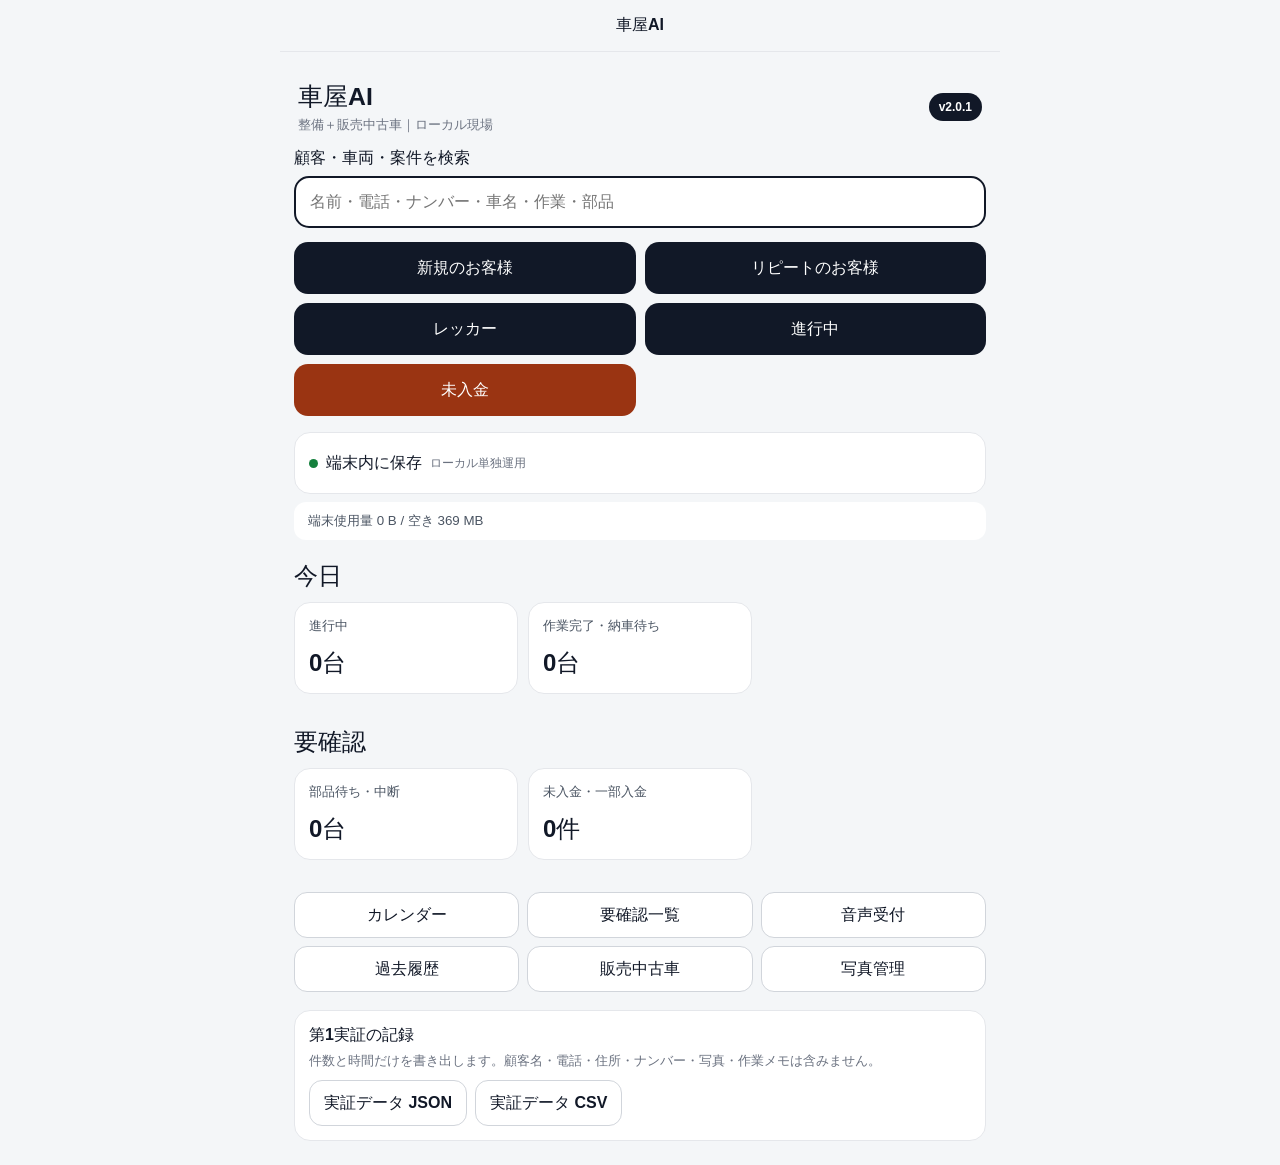
==== commit e213a229: "deploy: publish calendar and attention engine" ====
--- a/index.html
+++ b/index.html
@@ -8,8 +8,8 @@
     <meta name="apple-mobile-web-app-status-bar-style" content="black-translucent" />
     <link rel="apple-touch-icon" href="/icons/icon-180.png" />
     <title>車屋AI</title>
-    <script type="module" crossorigin src="/assets/index-CER7OzPb.js"></script>
-    <link rel="stylesheet" crossorigin href="/assets/index-Ctv2XyAD.css">
+    <script type="module" crossorigin src="/assets/index-Dl1IUag_.js"></script>
+    <link rel="stylesheet" crossorigin href="/assets/index-D1shvfZU.css">
   <link rel="manifest" href="/manifest.webmanifest"></head>
   <body>
     <div id="root"></div>
--- a/assets/index-D1shvfZU.css
+++ b/assets/index-D1shvfZU.css
@@ -0,0 +1 @@
+:root{color:#111827;font-synthesis:none;text-rendering:optimizelegibility;background:#f4f6f8;font-family:-apple-system,BlinkMacSystemFont,Segoe UI,Hiragino Kaku Gothic ProN,Yu Gothic,sans-serif}*{box-sizing:border-box}html,body,#root{min-height:100%;margin:0}body{background:#f4f6f8;min-width:320px}button,input{font:inherit}.mobile-shell{min-height:100dvh;padding-top:env(safe-area-inset-top);padding-bottom:env(safe-area-inset-bottom)}.mobile-shell-header{z-index:60;pointer-events:auto;background:#f4f6f8f5;border-bottom:1px solid #e5e7eb;grid-template-columns:minmax(88px,1fr) auto minmax(88px,1fr);align-items:center;width:min(100%,720px);min-height:52px;margin:0 auto;padding:4px 10px;display:grid;position:sticky;top:0}.mobile-shell-brand{text-align:center;font-size:1rem}.mobile-shell-nav-slot{min-width:0;display:flex}.mobile-shell-nav-slot-end{justify-content:flex-end}.mobile-nav-target{color:#111827;background:0 0;border:0;border-radius:12px;justify-content:center;align-items:center;gap:3px;min-width:44px;min-height:44px;font-weight:750;display:inline-flex}.mobile-nav-target:active{background:#e5e7eb}.mobile-shell-content{min-height:calc(100dvh - 52px - env(safe-area-inset-top) - env(safe-area-inset-bottom))}.mobile-shell .app-shell{min-height:auto;padding-top:10px;padding-bottom:24px}.global-search{z-index:20;gap:7px;margin-bottom:14px;display:grid;position:relative}.global-search>label{font-weight:800}.global-search>input{background:#fff;border:2px solid #111827;border-radius:15px;width:100%;min-height:52px;padding:0 14px;font-size:1rem}.global-search-results{gap:8px;display:grid}.global-search-result{background:#fff;border:1px solid #d1d5db;border-radius:14px;overflow:hidden}.global-search-identity,.global-search-case{text-align:left;background:#fff;border:0;border-top:1px solid #e5e7eb;width:100%;min-height:48px;padding:10px 12px;display:grid}.global-search-identity{border-top:0}.global-search-identity span,.global-search-identity small,.global-search-case small{color:#6b7280}.global-search-case{grid-template-columns:1fr auto;align-items:center;gap:8px}.home-primary-actions{grid-template-columns:repeat(2,minmax(0,1fr));gap:9px;margin:10px 0 16px;display:grid}.home-primary-actions button{color:#fff;background:#111827;border:0;border-radius:14px;min-height:52px;padding:10px;font-weight:800}.home-primary-actions button:nth-child(5){background:#9a3412}.home-focus-section{margin-top:20px}.home-focus-section h2{margin:0 0 10px}.home-secondary-actions{grid-template-columns:repeat(3,minmax(0,1fr));gap:8px;margin-top:20px;display:grid}.customer-owned-vehicles,.vehicle-case-flow{gap:10px;margin-top:16px;display:grid}.customer-owned-vehicles h2,.vehicle-case-flow h2,.vehicle-case-flow h3{margin:0}.job-card.selected{outline:3px solid #2563eb}.photo-gallery-tabs{grid-template-columns:1fr 1fr;gap:8px;margin-bottom:12px;display:grid}.photo-gallery-tabs button{background:#fff;border:1px solid #cbd5e1;border-radius:12px;min-height:44px;font-weight:800}.photo-gallery-tabs button.active{color:#fff;background:#111827}.photo-gallery-filters{grid-template-columns:repeat(2,minmax(0,1fr));gap:8px;margin:12px 0;display:grid}.photo-gallery-filters label{gap:4px;font-size:.85rem;font-weight:700;display:grid}.photo-gallery-filters select,.photo-gallery-filters input{width:100%;min-height:44px}.photo-gallery-grid{grid-template-columns:repeat(2,minmax(0,1fr));gap:10px;display:grid}.photo-gallery-card{background:#fff;border:1px solid #d1d5db;border-radius:14px;align-content:start;gap:6px;min-width:0;padding:8px;display:grid}.photo-gallery-card time,.photo-gallery-card span{overflow-wrap:anywhere;color:#4b5563;font-size:.78rem}.photo-thumbnail-button{background:#e5e7eb;border:0;padding:0;display:block}.photo-gallery-thumbnail{aspect-ratio:4/3;object-fit:cover;width:100%;display:block}.photo-detail-image{object-fit:contain;background:#111827;width:100%;max-height:55vh;display:block}.photo-detail-list{grid-template-columns:1fr 1fr;gap:8px;display:grid}.photo-detail-list div{border-bottom:1px solid #e5e7eb;min-width:0;padding:6px 0}.photo-detail-list dt{color:#6b7280;font-size:.78rem}.photo-detail-list dd{overflow-wrap:anywhere;margin:2px 0 0}.photo-select{align-items:center;gap:6px;min-height:44px;display:flex}.app-shell{width:min(100%,720px);min-height:100vh;padding:env(safe-area-inset-top) 14px calc(24px + env(safe-area-inset-bottom));margin:0 auto}.topbar{justify-content:space-between;align-items:center;gap:12px;padding:18px 4px 14px;display:flex}.topbar h1{margin:0;font-size:1.55rem}.topbar p{color:#6b7280;margin:3px 0 0;font-size:.82rem}.pilot-badge{color:#fff;background:#111827;border-radius:999px;flex:none;padding:7px 10px;font-size:.75rem;font-weight:700}.foundation-card{background:#fff;border:1px solid #e5e7eb;border-radius:18px;margin-top:8px;padding:18px;box-shadow:0 3px 14px #1118270f}.foundation-card p{color:#4b5563;margin:8px 0 0;line-height:1.6}.auth-page,.loading-page{place-items:center;min-height:100vh;padding:20px;display:grid}.auth-card{background:#fff;border:1px solid #e5e7eb;border-radius:20px;width:min(100%,420px);padding:22px;box-shadow:0 10px 30px #11182714}.auth-card h1{margin:0}.auth-card>p{color:#6b7280;margin:6px 0 20px}.auth-card form{gap:14px;display:grid}.auth-card label{gap:6px;font-size:.9rem;font-weight:650;display:grid}.auth-card input{background:#fff;border:1px solid #d1d5db;border-radius:12px;width:100%;min-height:48px;padding:0 12px}.auth-card button{color:#fff;background:#111827;border:0;border-radius:13px;min-height:50px;font-weight:800}.auth-card button:disabled{opacity:.6}.auth-card [role=alert]{color:#b91c1c;margin:0;font-size:.86rem}.loading-page{color:#4b5563}.sync-card{background:#fff;border:1px solid #e5e7eb;border-radius:16px;justify-content:space-between;align-items:center;gap:12px;min-height:62px;padding:12px 14px;display:flex}.sync-card>div{align-items:center;gap:8px;min-width:0;display:flex}.sync-card small{color:#6b7280;font-size:.72rem}.sync-card button,.test-tools button{color:#fff;background:#111827;border:0;border-radius:12px;min-height:42px;padding:0 14px;font-weight:750}.sync-card button:disabled{opacity:.45}.storage-status{color:#4b5563;background:#fff;border-radius:12px;gap:4px;margin-top:8px;padding:10px 14px;display:grid}.storage-status.warning{color:#9a3412;background:#fff7ed}.local-save-notice{left:50%;bottom:calc(20px + env(safe-area-inset-bottom));z-index:100;color:#fff;white-space:nowrap;background:#166534;border-radius:999px;margin:0;padding:11px 16px;font-weight:800;position:fixed;transform:translate(-50%);box-shadow:0 8px 28px #0003}.connection-dot{border-radius:50%;flex:none;width:9px;height:9px}.connection-dot.online{background:#15803d}.connection-dot.offline{background:#b91c1c}.today-section{margin-top:22px}.section-heading h2{margin:0;font-size:1.08rem}.section-heading p{color:#6b7280;margin:4px 0 12px;font-size:.82rem}.dashboard-grid{grid-template-columns:repeat(2,minmax(0,1fr));gap:10px;display:grid}.dashboard-card{text-align:left;color:#111827;opacity:1;background:#fff;border:1px solid #e5e7eb;border-radius:16px;flex-direction:column;justify-content:space-between;align-items:flex-start;min-height:92px;padding:14px;display:flex}.dashboard-card span{color:#4b5563;font-size:.82rem}.dashboard-card strong{font-size:1.5rem}.test-tools{border-top:1px dashed #d1d5db;margin-top:24px;padding-top:16px}@media (width>=600px){.dashboard-grid{grid-template-columns:repeat(3,minmax(0,1fr))}}button,input,textarea,select{font:inherit}button{cursor:pointer}button:disabled{cursor:default;opacity:.5}.page-heading{padding:18px 4px 12px}.page-heading h1,.case-header h1{margin:0;font-size:1.45rem}.page-heading p,.case-header p{color:#6b7280;line-height:1.55}.mobile-form{gap:13px;display:grid}.mobile-form label,.mobile-form{font-weight:650}.mobile-form input,.mobile-form textarea,.mobile-form select,.history-search,.billing-row input{color:#111827;background:#fff;border:1px solid #d1d5db;border-radius:12px;width:100%;padding:11px 12px}.mobile-form textarea{resize:vertical;min-height:92px}.primary-button,.secondary-button,.global-back,.job-card,.work-action-grid button,.status-tabs button{border:0;border-radius:13px;min-height:46px;padding:10px 14px;font-weight:780}.primary-button{color:#fff;background:#111827}.secondary-button{color:#111827;background:#fff;border:1px solid #d1d5db}.large-button{min-height:56px;font-size:1rem}.global-back{z-index:40;background:#fff;border:1px solid #d1d5db;margin:8px 14px -4px;position:sticky;top:8px;box-shadow:0 3px 12px #11182714}.home-actions{gap:10px;margin-top:20px;display:grid}.voice-intake{color:#fff;background:#111827;border:0;border-radius:16px;min-height:64px;font-size:1.05rem;font-weight:850}.dashboard-card small{color:#92400e;font-size:.7rem}.candidate-list,.paused-card,.parts-panel,.delivery-actions,.billing-reminder{background:#fff;border:1px solid #e5e7eb;border-radius:16px;margin-top:16px;padding:14px}.candidate-card,.item{border-top:1px solid #e5e7eb;padding:12px 0}.candidate-card:first-of-type,.item:first-child{border-top:0}.candidate-actions,.inline-actions,.sheet-actions,.complete-actions,.delivery-actions{gap:8px;display:grid}.case-header{padding:18px 4px 12px}.status-chip,.billing-chip{background:#e5e7eb;border-radius:999px;padding:5px 9px;font-size:.75rem;font-weight:800;display:inline-flex}.billing-chip{color:#9a3412;background:#ffedd5;margin-top:4px}.work-action-grid{grid-template-columns:repeat(2,1fr);gap:10px;margin:14px 0;display:grid}.work-action-grid button{background:#fff;border:1px solid #d1d5db;min-height:72px}.work-action-grid .primary-button{color:#fff;background:#111827}.sheet{left:12px;right:12px;bottom:calc(12px + env(safe-area-inset-bottom));z-index:80;background:#fff;border:1px solid #d1d5db;border-radius:20px;gap:12px;max-width:696px;margin:auto;padding:18px;display:grid;position:fixed;box-shadow:0 16px 50px #11182740}.sheet label{gap:6px;font-weight:700;display:grid}.sheet textarea,.sheet select{border:1px solid #d1d5db;border-radius:12px;width:100%;padding:10px}.stack{gap:10px;display:grid}.muted{color:#6b7280;font-size:.82rem}.status-tabs{gap:7px;padding:4px 0 12px;display:flex;overflow-x:auto}.status-tabs button{background:#fff;border:1px solid #d1d5db;flex:none}.status-tabs button.active{color:#fff;background:#111827}.job-card{text-align:left;background:#fff;border:1px solid #e5e7eb;gap:4px;width:100%;display:grid}.job-card span,.job-card small{color:#6b7280}.history-search{min-height:50px;margin-bottom:14px}.billing-row{background:#fff;border:1px solid #e5e7eb;border-radius:14px;grid-template-columns:2fr 1fr 1fr;gap:7px;padding:10px;display:grid}.billing-row input:first-child{grid-column:1/-1}.billing-row button{border:0;border-radius:10px;min-height:40px}.billing-total{text-align:right;font-size:1.25rem;font-weight:850}@media (width>=600px){.candidate-actions,.inline-actions,.sheet-actions,.complete-actions{grid-template-columns:repeat(2,minmax(0,1fr))}}.file-button{cursor:pointer;justify-content:center;align-items:center;display:inline-flex;position:relative;overflow:hidden}.file-button input{opacity:0;cursor:pointer;position:absolute;inset:0}.photo-preview{object-fit:contain;background:#111;border-radius:12px;width:100%;max-height:360px;display:block}.field textarea{resize:vertical;min-height:84px}.photo-timeline{gap:14px}.photo-card{background:#fff;border:1px solid #d8dde5;border-radius:14px;gap:10px;padding:12px;display:grid}.photo-card.selected{outline:3px solid #2563eb}.photo-card-head{justify-content:space-between;align-items:center;gap:8px;display:flex}.photo-card-head time{color:#667085;font-size:.78rem}.photo-timeline-image{object-fit:contain;background:#111;border-radius:10px;width:100%;max-height:340px}.photo-placeholder{color:#667085;background:#f3f4f6;border-radius:10px;place-items:center;min-height:90px;display:grid}.pair-chip{color:#075985;background:#e0f2fe;border-radius:999px;width:max-content;padding:4px 8px;font-size:.78rem}.ai-candidate-description{border-left:3px solid #f59e0b;padding-left:8px}.confirmed-description{border-left:3px solid #16a34a;padding-left:8px}.photo-intake-panel{margin-bottom:18px}.candidate-review{border-top:1px solid #e5e7eb;padding-top:12px}.ocr-field{gap:6px;display:grid}.ocr-field>span{font-weight:700}.warning{color:#9a3412;background:#fff7ed;border-radius:10px;padding:10px}.photo-actions{margin:14px 0}.voice-input textarea{min-height:130px}.inventory-list-heading{align-items:flex-start}.inventory-filters{gap:12px;margin:16px 0;display:grid}.filter-group{gap:7px;display:grid}.filter-chips{flex-wrap:wrap;gap:7px;display:flex}.filter-chip{color:#374151;background:#fff;border:1px solid #d1d5db;border-radius:999px;padding:8px 11px;font-weight:700}.filter-chip.selected{color:#fff;background:#111827;border-color:#111827}.inventory-card-list{gap:10px;display:grid}.inventory-card{text-align:left;background:#fff;border:1px solid #e5e7eb;border-radius:16px;width:100%;padding:14px;box-shadow:0 2px 10px #0000000a}.inventory-card-title{justify-content:space-between;align-items:baseline;gap:10px;display:flex}.inventory-card-title strong{font-size:1.08rem}.inventory-card-title span{color:#6b7280;text-align:right;font-size:.82rem}.inventory-card-money{grid-template-columns:auto 1fr;gap:4px 12px;margin:10px 0 0;font-size:.84rem;display:grid}.inventory-card-money dt{color:#6b7280}.inventory-card-money dd{text-align:right;margin:0;font-weight:700}.financial-summary{gap:8px;margin-bottom:12px;display:grid}.financial-row{justify-content:space-between;align-items:baseline;gap:16px;display:flex}.financial-row span{color:#6b7280}.financial-row strong{font-size:1.05rem}.muted-note{color:#92400e;margin:4px 0 0;font-size:.82rem}.cost-row{background:#fff;border:1px solid #e5e7eb;border-radius:12px;justify-content:space-between;align-items:center;gap:10px;padding:10px;display:flex}.cost-row p{margin:5px 0}.pilot-metrics-panel{background:#fff;border:1px solid #e5e7eb;border-radius:16px;margin-top:18px;padding:14px}.pilot-metrics-panel h2{margin:0 0 6px;font-size:16px}.pilot-metrics-panel p{color:#6b7280;margin:0 0 10px;font-size:13px}.inline-actions{flex-wrap:wrap;gap:8px;display:flex}.backup-recovery-page{padding-bottom:calc(32px + env(safe-area-inset-bottom))}.backup-section{gap:14px;display:grid}.backup-section h2,.backup-section h3,.backup-section>p,.backup-dry-run>p{margin:0}.backup-warning,.backup-error{color:#9a3412}.backup-notice,.backup-error{border-radius:12px;padding:12px 14px;font-weight:700}.backup-notice{color:#166534;background:#dcfce7}.backup-error{color:#991b1b;background:#fee2e2}.backup-file-field,.backup-confirmation{gap:7px;font-weight:700;display:grid}.backup-file-field input{background:#fff;border:1px solid #d1d5db;border-radius:12px;width:100%;padding:10px}.backup-dry-run{border-top:1px solid #e5e7eb;gap:12px;padding-top:16px;display:grid}.backup-counts{gap:8px;margin:0;padding:0;list-style:none;display:grid}.backup-counts li{background:#f4f6f8;border-radius:10px;gap:3px;padding:10px;display:grid}.backup-counts span{color:#4b5563;font-size:.86rem}.backup-confirmation{grid-template-columns:auto 1fr;align-items:start}.backup-confirmation input{width:20px;height:20px;margin:0}.backup-actions{gap:8px;display:grid}@media (width>=600px){.backup-actions{grid-template-columns:repeat(2,minmax(0,1fr))}}.local-photo-management-page{padding-bottom:calc(32px + env(safe-area-inset-bottom))}.local-photo-list{gap:14px;display:grid}.local-photo-card{gap:12px;display:grid}.local-photo-card span{color:#4b5563;overflow-wrap:anywhere}.local-photo-delete-button{color:#991b1b;border-color:#b91c1c}.local-photo-confirmation h2,.local-photo-confirmation p{margin:0}.pc-backup-viewer-page{color:#111827;background:#eef2f6;min-height:100vh;padding:28px}.pc-viewer-hero{color:#fff;background:#111827;border-radius:18px;justify-content:space-between;align-items:center;gap:24px;max-width:1440px;margin:0 auto 18px;padding:24px 28px;display:flex}.pc-viewer-hero h1{margin:8px 0;font-size:clamp(1.5rem,3vw,2.25rem)}.pc-viewer-hero p{color:#d1d5db;max-width:820px;margin:0}.pc-viewer-badge{color:#166534;background:#dcfce7;border-radius:999px;padding:5px 10px;font-weight:800;display:inline-flex}.pc-viewer-file-button{color:#111827;cursor:pointer;background:#fff;border-radius:12px;flex:none;padding:13px 18px;font-weight:800;position:relative;overflow:hidden}.pc-viewer-file-button input{opacity:0;cursor:pointer;position:absolute;inset:0}.pc-viewer-empty,.pc-viewer-workspace,.pc-backup-viewer-page>[role=alert],.pc-backup-viewer-page>[role=status]{max-width:1440px;margin:0 auto}.pc-viewer-workspace{background:#fff;border:1px solid #d8dee8;border-radius:18px;overflow:hidden;box-shadow:0 14px 40px #0f172a14}.pc-viewer-file-header{background:#f8fafc;border-bottom:1px solid #e2e8f0;justify-content:space-between;gap:20px;padding:14px 20px;display:flex}.pc-viewer-file-header>div{flex-wrap:wrap;gap:10px 18px;display:flex}.pc-viewer-file-header span{color:#64748b}.pc-viewer-search{gap:7px;padding:18px 20px 10px;font-weight:800;display:grid}.pc-viewer-search input,.pc-viewer-filter-row input,.pc-viewer-filter-row select{background:#fff;border:1px solid #cbd5e1;border-radius:10px;min-height:44px;padding:9px 12px}.pc-viewer-search-results{background:#eff6ff;border-radius:12px;gap:7px;margin:0 20px 12px;padding:12px;display:grid}.pc-viewer-search-results button,.pc-viewer-list button{text-align:left;background:#fff;border:1px solid #dbe4ef;border-radius:10px;min-height:48px;padding:10px 13px}.pc-viewer-tabs{background:#f8fafc;border-block:1px solid #e2e8f0;gap:3px;padding:8px 16px;display:flex;overflow-x:auto}.pc-viewer-tabs button{color:#475569;background:0 0;border:0;border-radius:9px;flex:none;min-height:42px;padding:8px 13px;font-weight:800}.pc-viewer-tabs button.active{color:#fff;background:#1d4ed8}.pc-viewer-main{min-height:430px;padding:20px}.pc-viewer-summary{grid-template-columns:repeat(5,minmax(120px,1fr));gap:12px;display:grid}.pc-viewer-summary article{background:#f8fafc;border:1px solid #e2e8f0;border-radius:12px;gap:6px;padding:15px;display:grid}.pc-viewer-summary span{color:#64748b}.pc-viewer-summary strong{font-size:1.7rem}.pc-viewer-readonly-note{background:#f0fdf4;border-left:4px solid #16a34a;margin-top:18px;padding:12px}.pc-viewer-list{gap:9px;display:grid}.pc-viewer-list article,.pc-viewer-list button{background:#fff;border:1px solid #e2e8f0;border-radius:11px;gap:4px;padding:12px 14px;display:grid}.pc-viewer-list span{color:#64748b}.pc-viewer-detail{max-width:900px}.pc-viewer-vehicle-block{border-top:1px solid #e2e8f0;gap:4px;padding:14px 0;display:grid}.pc-viewer-vehicle-block h4,.pc-viewer-vehicle-block p{margin:5px 0 0}.pc-viewer-dl{grid-template-columns:repeat(2,minmax(0,1fr));gap:8px 20px;display:grid}.pc-viewer-dl div{border-bottom:1px solid #e2e8f0;padding:8px 0}.pc-viewer-dl dt{color:#64748b;font-size:.82rem}.pc-viewer-dl dd{overflow-wrap:anywhere;margin:4px 0 0}.pc-viewer-row{border-top:1px solid #e2e8f0;justify-content:space-between;gap:16px;padding:10px 0;display:flex}.pc-viewer-filter-row{gap:12px;margin-bottom:14px;display:flex}.pc-viewer-filter-row label{gap:5px;display:grid}.pc-viewer-table-wrap{overflow-x:auto}.pc-viewer-table-wrap table{border-collapse:collapse;width:100%}.pc-viewer-table-wrap th,.pc-viewer-table-wrap td{text-align:left;white-space:nowrap;border-bottom:1px solid #e2e8f0;padding:11px}.pc-viewer-photo-grid{grid-template-columns:repeat(4,minmax(0,1fr));gap:14px;margin-bottom:14px;display:grid}.pc-viewer-photo-card{border:1px solid #e2e8f0;border-radius:12px;gap:6px;padding-bottom:10px;display:grid;overflow:hidden}.pc-viewer-photo-card>:not(button){margin-inline:10px}.pc-viewer-photo-card button{aspect-ratio:4/3;background:#0f172a;border:0;width:100%;padding:0;display:block;overflow:hidden}.pc-viewer-photo-card img{object-fit:cover;width:100%;height:100%}.pc-viewer-photo-card time,.pc-viewer-photo-card span{color:#64748b;font-size:.82rem}.pc-viewer-photo-card em{color:#9a3412;font-style:normal;font-weight:800}.pc-viewer-photo-loading{background:#cbd5e1;width:100%;height:100%;display:block}.pc-viewer-photo-dialog{z-index:100;background:#0f172ad1;place-items:center;padding:16px;display:grid;position:fixed;inset:0}.pc-viewer-photo-dialog-card{background:#fff;border-radius:16px;width:min(1440px,100vw - 32px);max-height:calc(100vh - 32px);padding:16px;position:relative;overflow:auto}.pc-viewer-photo-toolbar{z-index:2;background:#fff;justify-content:space-between;align-items:center;gap:12px;margin-bottom:12px;padding-bottom:8px;display:flex;position:sticky;top:0}.pc-viewer-zoom-controls{flex-wrap:wrap;align-items:center;gap:8px;display:flex}.pc-viewer-zoom-controls button{background:#fff;border:1px solid #94a3b8;border-radius:9px;min-height:44px;padding:8px 13px}.pc-viewer-zoom-controls input[type=range]{width:min(260px,30vw)}.pc-viewer-zoom-value{text-align:center;min-width:4.5rem;font-size:1.05rem;font-weight:800}.pc-viewer-zoom-number{align-items:center;gap:5px;font-weight:700;display:flex}.pc-viewer-zoom-number input{width:76px;min-height:40px}.pc-viewer-photo-stage{cursor:grab;touch-action:none;-webkit-user-select:none;user-select:none;background:#0f172a;border-radius:10px;place-items:center;width:100%;height:min(72vh,100vh - 190px);min-height:320px;display:grid;overflow:hidden}.pc-viewer-photo-stage.dragging{cursor:grabbing}.pc-viewer-photo-pan-layer{transform-origin:50%;will-change:transform;place-items:center;width:100%;height:100%;display:grid}.pc-viewer-photo-large{object-fit:contain;pointer-events:none;-webkit-user-select:none;user-select:none;-webkit-user-drag:none;width:auto;max-width:none;height:auto;max-height:none;display:block}.pc-viewer-close{color:#fff;background:#111827;border:0;border-radius:9px;min-height:44px;padding:8px 18px;font-weight:800;box-shadow:0 2px 10px #00000029}@media (width<=900px){.pc-backup-viewer-page{padding:14px}.pc-viewer-hero{flex-direction:column;align-items:stretch}.pc-viewer-summary,.pc-viewer-photo-grid{grid-template-columns:repeat(2,minmax(0,1fr))}.pc-viewer-file-header{flex-direction:column}}.calendar-modes{grid-template-columns:repeat(3,1fr);gap:8px;margin-bottom:14px;display:grid}.calendar-modes button,.calendar-week button,.calendar-month button{background:#fff;border:1px solid #cbd5e1;border-radius:10px;min-height:44px}.calendar-modes button.active,.calendar-week button.active,.calendar-month button.active{background:#dbeafe;border-color:#2563eb;font-weight:800}.calendar-week{grid-template-columns:repeat(7,minmax(76px,1fr));gap:6px;margin-bottom:14px;display:grid;overflow-x:auto}.calendar-week button{gap:4px;padding:8px;display:grid}.calendar-month{grid-template-columns:repeat(7,minmax(0,1fr));gap:5px;margin-bottom:14px;display:grid}.calendar-month button{text-align:left;align-content:space-between;min-height:68px;padding:6px;display:grid}.calendar-month button strong{color:#2563eb;font-size:.76rem}.calendar-day-events{gap:8px;display:grid}.calendar-event{text-align:left;background:#fff;border:1px solid #cbd5e1;border-left:5px solid #2563eb;border-radius:10px;gap:4px;min-height:50px;padding:10px;display:grid}.calendar-event span{color:#64748b;font-size:.85rem}.attention-list{gap:10px;display:grid}.attention-item{text-align:left;background:#fff;border:1px solid #cbd5e1;border-left:6px solid #64748b;border-radius:10px;gap:5px;min-height:58px;padding:11px;display:grid}.attention-critical{border-left-color:#b91c1c}.attention-warning{border-left-color:#d97706}.attention-notice{border-left-color:#2563eb}.attention-severity{font-size:.78rem;font-weight:900}.attention-critical .attention-severity{color:#991b1b}.attention-warning .attention-severity{color:#92400e}.attention-notice .attention-severity{color:#1e40af}.attention-item time,.attention-item>span:not(.attention-severity){color:#64748b;font-size:.85rem}.home-operational-list{gap:.5rem;margin-top:.75rem;display:grid}.home-operational-list>button{text-align:left;background:#fff;border:1px solid #d9e1e8;border-radius:.65rem;gap:.2rem;min-height:44px;padding:.7rem .8rem;display:grid}.home-operational-list>button small{color:#5f6b76}.case-schedule-panel{gap:.65rem;display:grid}
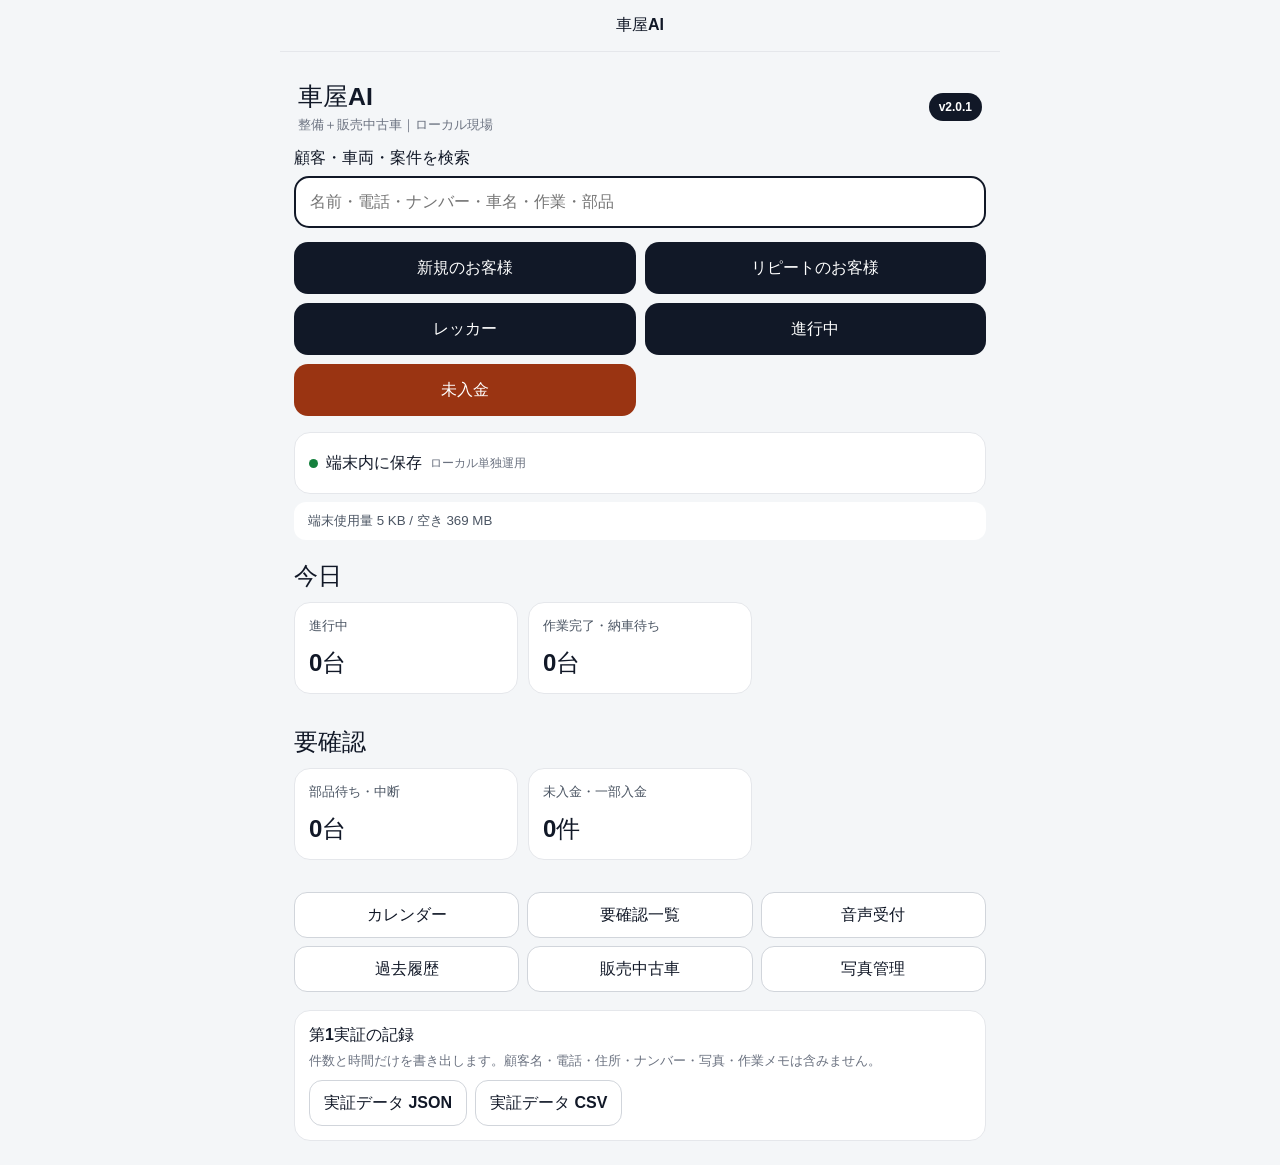
==== commit 40956a31: "deploy: publish calendar navigation refinements" ====
--- a/index.html
+++ b/index.html
@@ -8,8 +8,8 @@
     <meta name="apple-mobile-web-app-status-bar-style" content="black-translucent" />
     <link rel="apple-touch-icon" href="/icons/icon-180.png" />
     <title>車屋AI</title>
-    <script type="module" crossorigin src="/assets/index-Dl1IUag_.js"></script>
-    <link rel="stylesheet" crossorigin href="/assets/index-D1shvfZU.css">
+    <script type="module" crossorigin src="/assets/index-BpO9PY9p.js"></script>
+    <link rel="stylesheet" crossorigin href="/assets/index-Hu6--yfP.css">
   <link rel="manifest" href="/manifest.webmanifest"></head>
   <body>
     <div id="root"></div>
--- a/assets/index-Hu6--yfP.css
+++ b/assets/index-Hu6--yfP.css
@@ -0,0 +1 @@
+:root{color:#111827;font-synthesis:none;text-rendering:optimizelegibility;background:#f4f6f8;font-family:-apple-system,BlinkMacSystemFont,Segoe UI,Hiragino Kaku Gothic ProN,Yu Gothic,sans-serif}*{box-sizing:border-box}html,body,#root{min-height:100%;margin:0}body{background:#f4f6f8;min-width:320px}button,input{font:inherit}.mobile-shell{min-height:100dvh;padding-top:env(safe-area-inset-top);padding-bottom:env(safe-area-inset-bottom)}.mobile-shell-header{z-index:60;pointer-events:auto;background:#f4f6f8f5;border-bottom:1px solid #e5e7eb;grid-template-columns:minmax(88px,1fr) auto minmax(88px,1fr);align-items:center;width:min(100%,720px);min-height:52px;margin:0 auto;padding:4px 10px;display:grid;position:sticky;top:0}.mobile-shell-brand{text-align:center;font-size:1rem}.mobile-shell-nav-slot{min-width:0;display:flex}.mobile-shell-nav-slot-end{justify-content:flex-end}.mobile-nav-target{color:#111827;background:0 0;border:0;border-radius:12px;justify-content:center;align-items:center;gap:3px;min-width:44px;min-height:44px;font-weight:750;display:inline-flex}.mobile-nav-target:active{background:#e5e7eb}.mobile-shell-content{min-height:calc(100dvh - 52px - env(safe-area-inset-top) - env(safe-area-inset-bottom))}.mobile-shell .app-shell{min-height:auto;padding-top:10px;padding-bottom:24px}.global-search{z-index:20;gap:7px;margin-bottom:14px;display:grid;position:relative}.global-search>label{font-weight:800}.global-search>input{background:#fff;border:2px solid #111827;border-radius:15px;width:100%;min-height:52px;padding:0 14px;font-size:1rem}.global-search-results{gap:8px;display:grid}.global-search-result{background:#fff;border:1px solid #d1d5db;border-radius:14px;overflow:hidden}.global-search-identity,.global-search-case{text-align:left;background:#fff;border:0;border-top:1px solid #e5e7eb;width:100%;min-height:48px;padding:10px 12px;display:grid}.global-search-identity{border-top:0}.global-search-identity span,.global-search-identity small,.global-search-case small{color:#6b7280}.global-search-case{grid-template-columns:1fr auto;align-items:center;gap:8px}.home-primary-actions{grid-template-columns:repeat(2,minmax(0,1fr));gap:9px;margin:10px 0 16px;display:grid}.home-primary-actions button{color:#fff;background:#111827;border:0;border-radius:14px;min-height:52px;padding:10px;font-weight:800}.home-primary-actions button:nth-child(5){background:#9a3412}.home-focus-section{margin-top:20px}.home-focus-section h2{margin:0 0 10px}.home-secondary-actions{grid-template-columns:repeat(3,minmax(0,1fr));gap:8px;margin-top:20px;display:grid}.customer-owned-vehicles,.vehicle-case-flow{gap:10px;margin-top:16px;display:grid}.customer-owned-vehicles h2,.vehicle-case-flow h2,.vehicle-case-flow h3{margin:0}.job-card.selected{outline:3px solid #2563eb}.photo-gallery-tabs{grid-template-columns:1fr 1fr;gap:8px;margin-bottom:12px;display:grid}.photo-gallery-tabs button{background:#fff;border:1px solid #cbd5e1;border-radius:12px;min-height:44px;font-weight:800}.photo-gallery-tabs button.active{color:#fff;background:#111827}.photo-gallery-filters{grid-template-columns:repeat(2,minmax(0,1fr));gap:8px;margin:12px 0;display:grid}.photo-gallery-filters label{gap:4px;font-size:.85rem;font-weight:700;display:grid}.photo-gallery-filters select,.photo-gallery-filters input{width:100%;min-height:44px}.photo-gallery-grid{grid-template-columns:repeat(2,minmax(0,1fr));gap:10px;display:grid}.photo-gallery-card{background:#fff;border:1px solid #d1d5db;border-radius:14px;align-content:start;gap:6px;min-width:0;padding:8px;display:grid}.photo-gallery-card time,.photo-gallery-card span{overflow-wrap:anywhere;color:#4b5563;font-size:.78rem}.photo-thumbnail-button{background:#e5e7eb;border:0;padding:0;display:block}.photo-gallery-thumbnail{aspect-ratio:4/3;object-fit:cover;width:100%;display:block}.photo-detail-image{object-fit:contain;background:#111827;width:100%;max-height:55vh;display:block}.photo-detail-list{grid-template-columns:1fr 1fr;gap:8px;display:grid}.photo-detail-list div{border-bottom:1px solid #e5e7eb;min-width:0;padding:6px 0}.photo-detail-list dt{color:#6b7280;font-size:.78rem}.photo-detail-list dd{overflow-wrap:anywhere;margin:2px 0 0}.photo-select{align-items:center;gap:6px;min-height:44px;display:flex}.app-shell{width:min(100%,720px);min-height:100vh;padding:env(safe-area-inset-top) 14px calc(24px + env(safe-area-inset-bottom));margin:0 auto}.topbar{justify-content:space-between;align-items:center;gap:12px;padding:18px 4px 14px;display:flex}.topbar h1{margin:0;font-size:1.55rem}.topbar p{color:#6b7280;margin:3px 0 0;font-size:.82rem}.pilot-badge{color:#fff;background:#111827;border-radius:999px;flex:none;padding:7px 10px;font-size:.75rem;font-weight:700}.foundation-card{background:#fff;border:1px solid #e5e7eb;border-radius:18px;margin-top:8px;padding:18px;box-shadow:0 3px 14px #1118270f}.foundation-card p{color:#4b5563;margin:8px 0 0;line-height:1.6}.auth-page,.loading-page{place-items:center;min-height:100vh;padding:20px;display:grid}.auth-card{background:#fff;border:1px solid #e5e7eb;border-radius:20px;width:min(100%,420px);padding:22px;box-shadow:0 10px 30px #11182714}.auth-card h1{margin:0}.auth-card>p{color:#6b7280;margin:6px 0 20px}.auth-card form{gap:14px;display:grid}.auth-card label{gap:6px;font-size:.9rem;font-weight:650;display:grid}.auth-card input{background:#fff;border:1px solid #d1d5db;border-radius:12px;width:100%;min-height:48px;padding:0 12px}.auth-card button{color:#fff;background:#111827;border:0;border-radius:13px;min-height:50px;font-weight:800}.auth-card button:disabled{opacity:.6}.auth-card [role=alert]{color:#b91c1c;margin:0;font-size:.86rem}.loading-page{color:#4b5563}.sync-card{background:#fff;border:1px solid #e5e7eb;border-radius:16px;justify-content:space-between;align-items:center;gap:12px;min-height:62px;padding:12px 14px;display:flex}.sync-card>div{align-items:center;gap:8px;min-width:0;display:flex}.sync-card small{color:#6b7280;font-size:.72rem}.sync-card button,.test-tools button{color:#fff;background:#111827;border:0;border-radius:12px;min-height:42px;padding:0 14px;font-weight:750}.sync-card button:disabled{opacity:.45}.storage-status{color:#4b5563;background:#fff;border-radius:12px;gap:4px;margin-top:8px;padding:10px 14px;display:grid}.storage-status.warning{color:#9a3412;background:#fff7ed}.local-save-notice{left:50%;bottom:calc(20px + env(safe-area-inset-bottom));z-index:100;color:#fff;white-space:nowrap;background:#166534;border-radius:999px;margin:0;padding:11px 16px;font-weight:800;position:fixed;transform:translate(-50%);box-shadow:0 8px 28px #0003}.connection-dot{border-radius:50%;flex:none;width:9px;height:9px}.connection-dot.online{background:#15803d}.connection-dot.offline{background:#b91c1c}.today-section{margin-top:22px}.section-heading h2{margin:0;font-size:1.08rem}.section-heading p{color:#6b7280;margin:4px 0 12px;font-size:.82rem}.dashboard-grid{grid-template-columns:repeat(2,minmax(0,1fr));gap:10px;display:grid}.dashboard-card{text-align:left;color:#111827;opacity:1;background:#fff;border:1px solid #e5e7eb;border-radius:16px;flex-direction:column;justify-content:space-between;align-items:flex-start;min-height:92px;padding:14px;display:flex}.dashboard-card span{color:#4b5563;font-size:.82rem}.dashboard-card strong{font-size:1.5rem}.test-tools{border-top:1px dashed #d1d5db;margin-top:24px;padding-top:16px}@media (width>=600px){.dashboard-grid{grid-template-columns:repeat(3,minmax(0,1fr))}}button,input,textarea,select{font:inherit}button{cursor:pointer}button:disabled{cursor:default;opacity:.5}.page-heading{padding:18px 4px 12px}.page-heading h1,.case-header h1{margin:0;font-size:1.45rem}.page-heading p,.case-header p{color:#6b7280;line-height:1.55}.mobile-form{gap:13px;display:grid}.mobile-form label,.mobile-form{font-weight:650}.mobile-form input,.mobile-form textarea,.mobile-form select,.history-search,.billing-row input{color:#111827;background:#fff;border:1px solid #d1d5db;border-radius:12px;width:100%;padding:11px 12px}.mobile-form textarea{resize:vertical;min-height:92px}.primary-button,.secondary-button,.global-back,.job-card,.work-action-grid button,.status-tabs button{border:0;border-radius:13px;min-height:46px;padding:10px 14px;font-weight:780}.primary-button{color:#fff;background:#111827}.secondary-button{color:#111827;background:#fff;border:1px solid #d1d5db}.large-button{min-height:56px;font-size:1rem}.global-back{z-index:40;background:#fff;border:1px solid #d1d5db;margin:8px 14px -4px;position:sticky;top:8px;box-shadow:0 3px 12px #11182714}.home-actions{gap:10px;margin-top:20px;display:grid}.voice-intake{color:#fff;background:#111827;border:0;border-radius:16px;min-height:64px;font-size:1.05rem;font-weight:850}.dashboard-card small{color:#92400e;font-size:.7rem}.candidate-list,.paused-card,.parts-panel,.delivery-actions,.billing-reminder{background:#fff;border:1px solid #e5e7eb;border-radius:16px;margin-top:16px;padding:14px}.candidate-card,.item{border-top:1px solid #e5e7eb;padding:12px 0}.candidate-card:first-of-type,.item:first-child{border-top:0}.candidate-actions,.inline-actions,.sheet-actions,.complete-actions,.delivery-actions{gap:8px;display:grid}.case-header{padding:18px 4px 12px}.status-chip,.billing-chip{background:#e5e7eb;border-radius:999px;padding:5px 9px;font-size:.75rem;font-weight:800;display:inline-flex}.billing-chip{color:#9a3412;background:#ffedd5;margin-top:4px}.work-action-grid{grid-template-columns:repeat(2,1fr);gap:10px;margin:14px 0;display:grid}.work-action-grid button{background:#fff;border:1px solid #d1d5db;min-height:72px}.work-action-grid .primary-button{color:#fff;background:#111827}.sheet{left:12px;right:12px;bottom:calc(12px + env(safe-area-inset-bottom));z-index:80;background:#fff;border:1px solid #d1d5db;border-radius:20px;gap:12px;max-width:696px;margin:auto;padding:18px;display:grid;position:fixed;box-shadow:0 16px 50px #11182740}.sheet label{gap:6px;font-weight:700;display:grid}.sheet textarea,.sheet select{border:1px solid #d1d5db;border-radius:12px;width:100%;padding:10px}.stack{gap:10px;display:grid}.muted{color:#6b7280;font-size:.82rem}.status-tabs{gap:7px;padding:4px 0 12px;display:flex;overflow-x:auto}.status-tabs button{background:#fff;border:1px solid #d1d5db;flex:none}.status-tabs button.active{color:#fff;background:#111827}.job-card{text-align:left;background:#fff;border:1px solid #e5e7eb;gap:4px;width:100%;display:grid}.job-card span,.job-card small{color:#6b7280}.history-search{min-height:50px;margin-bottom:14px}.billing-row{background:#fff;border:1px solid #e5e7eb;border-radius:14px;grid-template-columns:2fr 1fr 1fr;gap:7px;padding:10px;display:grid}.billing-row input:first-child{grid-column:1/-1}.billing-row button{border:0;border-radius:10px;min-height:40px}.billing-total{text-align:right;font-size:1.25rem;font-weight:850}@media (width>=600px){.candidate-actions,.inline-actions,.sheet-actions,.complete-actions{grid-template-columns:repeat(2,minmax(0,1fr))}}.file-button{cursor:pointer;justify-content:center;align-items:center;display:inline-flex;position:relative;overflow:hidden}.file-button input{opacity:0;cursor:pointer;position:absolute;inset:0}.photo-preview{object-fit:contain;background:#111;border-radius:12px;width:100%;max-height:360px;display:block}.field textarea{resize:vertical;min-height:84px}.photo-timeline{gap:14px}.photo-card{background:#fff;border:1px solid #d8dde5;border-radius:14px;gap:10px;padding:12px;display:grid}.photo-card.selected{outline:3px solid #2563eb}.photo-card-head{justify-content:space-between;align-items:center;gap:8px;display:flex}.photo-card-head time{color:#667085;font-size:.78rem}.photo-timeline-image{object-fit:contain;background:#111;border-radius:10px;width:100%;max-height:340px}.photo-placeholder{color:#667085;background:#f3f4f6;border-radius:10px;place-items:center;min-height:90px;display:grid}.pair-chip{color:#075985;background:#e0f2fe;border-radius:999px;width:max-content;padding:4px 8px;font-size:.78rem}.ai-candidate-description{border-left:3px solid #f59e0b;padding-left:8px}.confirmed-description{border-left:3px solid #16a34a;padding-left:8px}.photo-intake-panel{margin-bottom:18px}.candidate-review{border-top:1px solid #e5e7eb;padding-top:12px}.ocr-field{gap:6px;display:grid}.ocr-field>span{font-weight:700}.warning{color:#9a3412;background:#fff7ed;border-radius:10px;padding:10px}.photo-actions{margin:14px 0}.voice-input textarea{min-height:130px}.inventory-list-heading{align-items:flex-start}.inventory-filters{gap:12px;margin:16px 0;display:grid}.filter-group{gap:7px;display:grid}.filter-chips{flex-wrap:wrap;gap:7px;display:flex}.filter-chip{color:#374151;background:#fff;border:1px solid #d1d5db;border-radius:999px;padding:8px 11px;font-weight:700}.filter-chip.selected{color:#fff;background:#111827;border-color:#111827}.inventory-card-list{gap:10px;display:grid}.inventory-card{text-align:left;background:#fff;border:1px solid #e5e7eb;border-radius:16px;width:100%;padding:14px;box-shadow:0 2px 10px #0000000a}.inventory-card-title{justify-content:space-between;align-items:baseline;gap:10px;display:flex}.inventory-card-title strong{font-size:1.08rem}.inventory-card-title span{color:#6b7280;text-align:right;font-size:.82rem}.inventory-card-money{grid-template-columns:auto 1fr;gap:4px 12px;margin:10px 0 0;font-size:.84rem;display:grid}.inventory-card-money dt{color:#6b7280}.inventory-card-money dd{text-align:right;margin:0;font-weight:700}.financial-summary{gap:8px;margin-bottom:12px;display:grid}.financial-row{justify-content:space-between;align-items:baseline;gap:16px;display:flex}.financial-row span{color:#6b7280}.financial-row strong{font-size:1.05rem}.muted-note{color:#92400e;margin:4px 0 0;font-size:.82rem}.cost-row{background:#fff;border:1px solid #e5e7eb;border-radius:12px;justify-content:space-between;align-items:center;gap:10px;padding:10px;display:flex}.cost-row p{margin:5px 0}.pilot-metrics-panel{background:#fff;border:1px solid #e5e7eb;border-radius:16px;margin-top:18px;padding:14px}.pilot-metrics-panel h2{margin:0 0 6px;font-size:16px}.pilot-metrics-panel p{color:#6b7280;margin:0 0 10px;font-size:13px}.inline-actions{flex-wrap:wrap;gap:8px;display:flex}.backup-recovery-page{padding-bottom:calc(32px + env(safe-area-inset-bottom))}.backup-section{gap:14px;display:grid}.backup-section h2,.backup-section h3,.backup-section>p,.backup-dry-run>p{margin:0}.backup-warning,.backup-error{color:#9a3412}.backup-notice,.backup-error{border-radius:12px;padding:12px 14px;font-weight:700}.backup-notice{color:#166534;background:#dcfce7}.backup-error{color:#991b1b;background:#fee2e2}.backup-file-field,.backup-confirmation{gap:7px;font-weight:700;display:grid}.backup-file-field input{background:#fff;border:1px solid #d1d5db;border-radius:12px;width:100%;padding:10px}.backup-dry-run{border-top:1px solid #e5e7eb;gap:12px;padding-top:16px;display:grid}.backup-counts{gap:8px;margin:0;padding:0;list-style:none;display:grid}.backup-counts li{background:#f4f6f8;border-radius:10px;gap:3px;padding:10px;display:grid}.backup-counts span{color:#4b5563;font-size:.86rem}.backup-confirmation{grid-template-columns:auto 1fr;align-items:start}.backup-confirmation input{width:20px;height:20px;margin:0}.backup-actions{gap:8px;display:grid}@media (width>=600px){.backup-actions{grid-template-columns:repeat(2,minmax(0,1fr))}}.local-photo-management-page{padding-bottom:calc(32px + env(safe-area-inset-bottom))}.local-photo-list{gap:14px;display:grid}.local-photo-card{gap:12px;display:grid}.local-photo-card span{color:#4b5563;overflow-wrap:anywhere}.local-photo-delete-button{color:#991b1b;border-color:#b91c1c}.local-photo-confirmation h2,.local-photo-confirmation p{margin:0}.pc-backup-viewer-page{color:#111827;background:#eef2f6;min-height:100vh;padding:28px}.pc-viewer-hero{color:#fff;background:#111827;border-radius:18px;justify-content:space-between;align-items:center;gap:24px;max-width:1440px;margin:0 auto 18px;padding:24px 28px;display:flex}.pc-viewer-hero h1{margin:8px 0;font-size:clamp(1.5rem,3vw,2.25rem)}.pc-viewer-hero p{color:#d1d5db;max-width:820px;margin:0}.pc-viewer-badge{color:#166534;background:#dcfce7;border-radius:999px;padding:5px 10px;font-weight:800;display:inline-flex}.pc-viewer-file-button{color:#111827;cursor:pointer;background:#fff;border-radius:12px;flex:none;padding:13px 18px;font-weight:800;position:relative;overflow:hidden}.pc-viewer-file-button input{opacity:0;cursor:pointer;position:absolute;inset:0}.pc-viewer-empty,.pc-viewer-workspace,.pc-backup-viewer-page>[role=alert],.pc-backup-viewer-page>[role=status]{max-width:1440px;margin:0 auto}.pc-viewer-workspace{background:#fff;border:1px solid #d8dee8;border-radius:18px;overflow:hidden;box-shadow:0 14px 40px #0f172a14}.pc-viewer-file-header{background:#f8fafc;border-bottom:1px solid #e2e8f0;justify-content:space-between;gap:20px;padding:14px 20px;display:flex}.pc-viewer-file-header>div{flex-wrap:wrap;gap:10px 18px;display:flex}.pc-viewer-file-header span{color:#64748b}.pc-viewer-search{gap:7px;padding:18px 20px 10px;font-weight:800;display:grid}.pc-viewer-search input,.pc-viewer-filter-row input,.pc-viewer-filter-row select{background:#fff;border:1px solid #cbd5e1;border-radius:10px;min-height:44px;padding:9px 12px}.pc-viewer-search-results{background:#eff6ff;border-radius:12px;gap:7px;margin:0 20px 12px;padding:12px;display:grid}.pc-viewer-search-results button,.pc-viewer-list button{text-align:left;background:#fff;border:1px solid #dbe4ef;border-radius:10px;min-height:48px;padding:10px 13px}.pc-viewer-tabs{background:#f8fafc;border-block:1px solid #e2e8f0;gap:3px;padding:8px 16px;display:flex;overflow-x:auto}.pc-viewer-tabs button{color:#475569;background:0 0;border:0;border-radius:9px;flex:none;min-height:42px;padding:8px 13px;font-weight:800}.pc-viewer-tabs button.active{color:#fff;background:#1d4ed8}.pc-viewer-main{min-height:430px;padding:20px}.pc-viewer-summary{grid-template-columns:repeat(5,minmax(120px,1fr));gap:12px;display:grid}.pc-viewer-summary article{background:#f8fafc;border:1px solid #e2e8f0;border-radius:12px;gap:6px;padding:15px;display:grid}.pc-viewer-summary span{color:#64748b}.pc-viewer-summary strong{font-size:1.7rem}.pc-viewer-readonly-note{background:#f0fdf4;border-left:4px solid #16a34a;margin-top:18px;padding:12px}.pc-viewer-list{gap:9px;display:grid}.pc-viewer-list article,.pc-viewer-list button{background:#fff;border:1px solid #e2e8f0;border-radius:11px;gap:4px;padding:12px 14px;display:grid}.pc-viewer-list span{color:#64748b}.pc-viewer-detail{max-width:900px}.pc-viewer-vehicle-block{border-top:1px solid #e2e8f0;gap:4px;padding:14px 0;display:grid}.pc-viewer-vehicle-block h4,.pc-viewer-vehicle-block p{margin:5px 0 0}.pc-viewer-dl{grid-template-columns:repeat(2,minmax(0,1fr));gap:8px 20px;display:grid}.pc-viewer-dl div{border-bottom:1px solid #e2e8f0;padding:8px 0}.pc-viewer-dl dt{color:#64748b;font-size:.82rem}.pc-viewer-dl dd{overflow-wrap:anywhere;margin:4px 0 0}.pc-viewer-row{border-top:1px solid #e2e8f0;justify-content:space-between;gap:16px;padding:10px 0;display:flex}.pc-viewer-filter-row{gap:12px;margin-bottom:14px;display:flex}.pc-viewer-filter-row label{gap:5px;display:grid}.pc-viewer-table-wrap{overflow-x:auto}.pc-viewer-table-wrap table{border-collapse:collapse;width:100%}.pc-viewer-table-wrap th,.pc-viewer-table-wrap td{text-align:left;white-space:nowrap;border-bottom:1px solid #e2e8f0;padding:11px}.pc-viewer-photo-grid{grid-template-columns:repeat(4,minmax(0,1fr));gap:14px;margin-bottom:14px;display:grid}.pc-viewer-photo-card{border:1px solid #e2e8f0;border-radius:12px;gap:6px;padding-bottom:10px;display:grid;overflow:hidden}.pc-viewer-photo-card>:not(button){margin-inline:10px}.pc-viewer-photo-card button{aspect-ratio:4/3;background:#0f172a;border:0;width:100%;padding:0;display:block;overflow:hidden}.pc-viewer-photo-card img{object-fit:cover;width:100%;height:100%}.pc-viewer-photo-card time,.pc-viewer-photo-card span{color:#64748b;font-size:.82rem}.pc-viewer-photo-card em{color:#9a3412;font-style:normal;font-weight:800}.pc-viewer-photo-loading{background:#cbd5e1;width:100%;height:100%;display:block}.pc-viewer-photo-dialog{z-index:100;background:#0f172ad1;place-items:center;padding:16px;display:grid;position:fixed;inset:0}.pc-viewer-photo-dialog-card{background:#fff;border-radius:16px;width:min(1440px,100vw - 32px);max-height:calc(100vh - 32px);padding:16px;position:relative;overflow:auto}.pc-viewer-photo-toolbar{z-index:2;background:#fff;justify-content:space-between;align-items:center;gap:12px;margin-bottom:12px;padding-bottom:8px;display:flex;position:sticky;top:0}.pc-viewer-zoom-controls{flex-wrap:wrap;align-items:center;gap:8px;display:flex}.pc-viewer-zoom-controls button{background:#fff;border:1px solid #94a3b8;border-radius:9px;min-height:44px;padding:8px 13px}.pc-viewer-zoom-controls input[type=range]{width:min(260px,30vw)}.pc-viewer-zoom-value{text-align:center;min-width:4.5rem;font-size:1.05rem;font-weight:800}.pc-viewer-zoom-number{align-items:center;gap:5px;font-weight:700;display:flex}.pc-viewer-zoom-number input{width:76px;min-height:40px}.pc-viewer-photo-stage{cursor:grab;touch-action:none;-webkit-user-select:none;user-select:none;background:#0f172a;border-radius:10px;place-items:center;width:100%;height:min(72vh,100vh - 190px);min-height:320px;display:grid;overflow:hidden}.pc-viewer-photo-stage.dragging{cursor:grabbing}.pc-viewer-photo-pan-layer{transform-origin:50%;will-change:transform;place-items:center;width:100%;height:100%;display:grid}.pc-viewer-photo-large{object-fit:contain;pointer-events:none;-webkit-user-select:none;user-select:none;-webkit-user-drag:none;width:auto;max-width:none;height:auto;max-height:none;display:block}.pc-viewer-close{color:#fff;background:#111827;border:0;border-radius:9px;min-height:44px;padding:8px 18px;font-weight:800;box-shadow:0 2px 10px #00000029}@media (width<=900px){.pc-backup-viewer-page{padding:14px}.pc-viewer-hero{flex-direction:column;align-items:stretch}.pc-viewer-summary,.pc-viewer-photo-grid{grid-template-columns:repeat(2,minmax(0,1fr))}.pc-viewer-file-header{flex-direction:column}}.calendar-modes{grid-template-columns:repeat(3,1fr);gap:8px;margin-bottom:14px;display:grid}.calendar-period-controls{text-align:center;grid-template-columns:minmax(72px,auto) 1fr minmax(72px,auto);align-items:center;gap:8px;margin-bottom:10px;display:grid}.calendar-period-controls button{min-height:44px}.calendar-period-controls h2,.calendar-period-controls strong{margin:0}.calendar-month-picker{gap:4px;margin-bottom:10px;font-weight:700;display:grid}.calendar-month-picker input{min-height:44px;font:inherit}.calendar-modes button,.calendar-week button,.calendar-month button{background:#fff;border:1px solid #cbd5e1;border-radius:10px;min-height:44px}.calendar-modes button.active,.calendar-week button.active,.calendar-month button.active{background:#dbeafe;border-color:#2563eb;font-weight:800}.calendar-week{grid-template-columns:repeat(7,minmax(76px,1fr));gap:6px;margin-bottom:14px;display:grid;overflow-x:auto}.calendar-week button{gap:4px;padding:8px;display:grid}.calendar-month{grid-template-columns:repeat(7,minmax(0,1fr));gap:5px;margin-bottom:14px;display:grid}.calendar-month button{text-align:left;align-content:space-between;min-height:68px;padding:6px;display:grid}.calendar-month button strong{color:#2563eb;font-size:.76rem}.calendar-day-events{gap:8px;display:grid}.calendar-event{text-align:left;background:#fff;border:1px solid #cbd5e1;border-left:5px solid #2563eb;border-radius:10px;gap:4px;min-height:50px;padding:10px;display:grid}.calendar-event span{color:#64748b;font-size:.85rem}.attention-list{gap:10px;display:grid}.attention-item{text-align:left;background:#fff;border:1px solid #cbd5e1;border-left:6px solid #64748b;border-radius:10px;gap:5px;min-height:58px;padding:11px;display:grid}.attention-critical{border-left-color:#b91c1c}.attention-warning{border-left-color:#d97706}.attention-notice{border-left-color:#2563eb}.attention-severity{font-size:.78rem;font-weight:900}.attention-critical .attention-severity{color:#991b1b}.attention-warning .attention-severity{color:#92400e}.attention-notice .attention-severity{color:#1e40af}.attention-item time,.attention-item>span:not(.attention-severity){color:#64748b;font-size:.85rem}.home-operational-list{gap:.5rem;margin-top:.75rem;display:grid}.home-operational-list>button{text-align:left;background:#fff;border:1px solid #d9e1e8;border-radius:.65rem;gap:.2rem;min-height:44px;padding:.7rem .8rem;display:grid}.home-operational-list>button small{color:#5f6b76}.case-schedule-panel{gap:.65rem;display:grid}
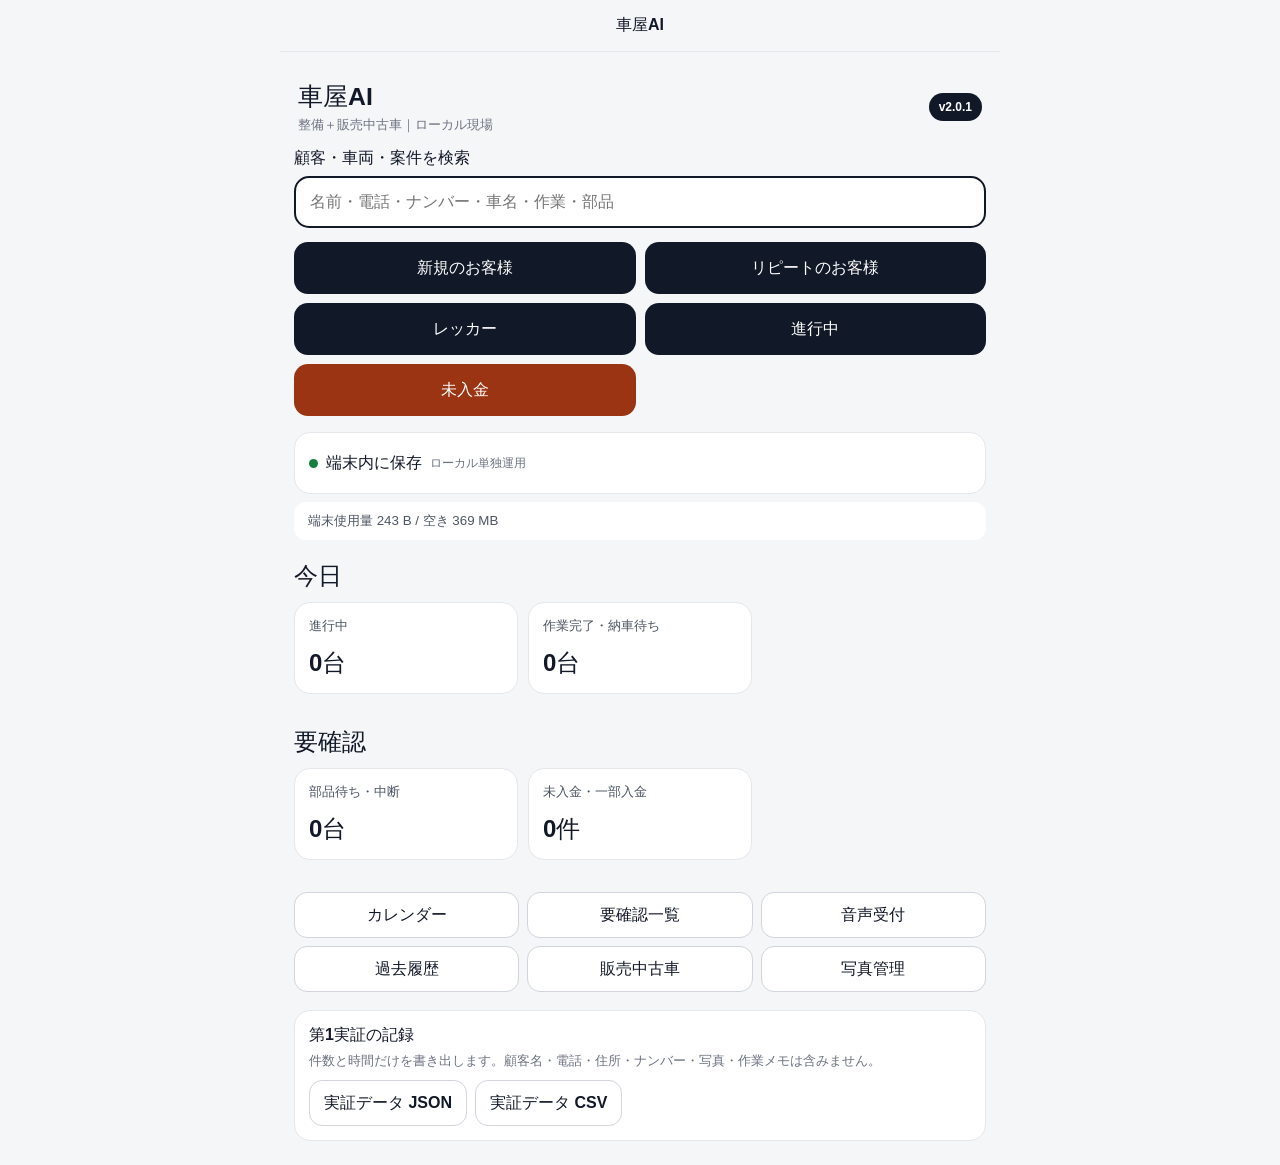
==== commit 5030ebaf: "deploy: publish calendar count and order date fixes" ====
--- a/index.html
+++ b/index.html
@@ -8,7 +8,7 @@
     <meta name="apple-mobile-web-app-status-bar-style" content="black-translucent" />
     <link rel="apple-touch-icon" href="/icons/icon-180.png" />
     <title>車屋AI</title>
-    <script type="module" crossorigin src="/assets/index-BpO9PY9p.js"></script>
+    <script type="module" crossorigin src="/assets/index-C9wP9lFz.js"></script>
     <link rel="stylesheet" crossorigin href="/assets/index-Hu6--yfP.css">
   <link rel="manifest" href="/manifest.webmanifest"></head>
   <body>
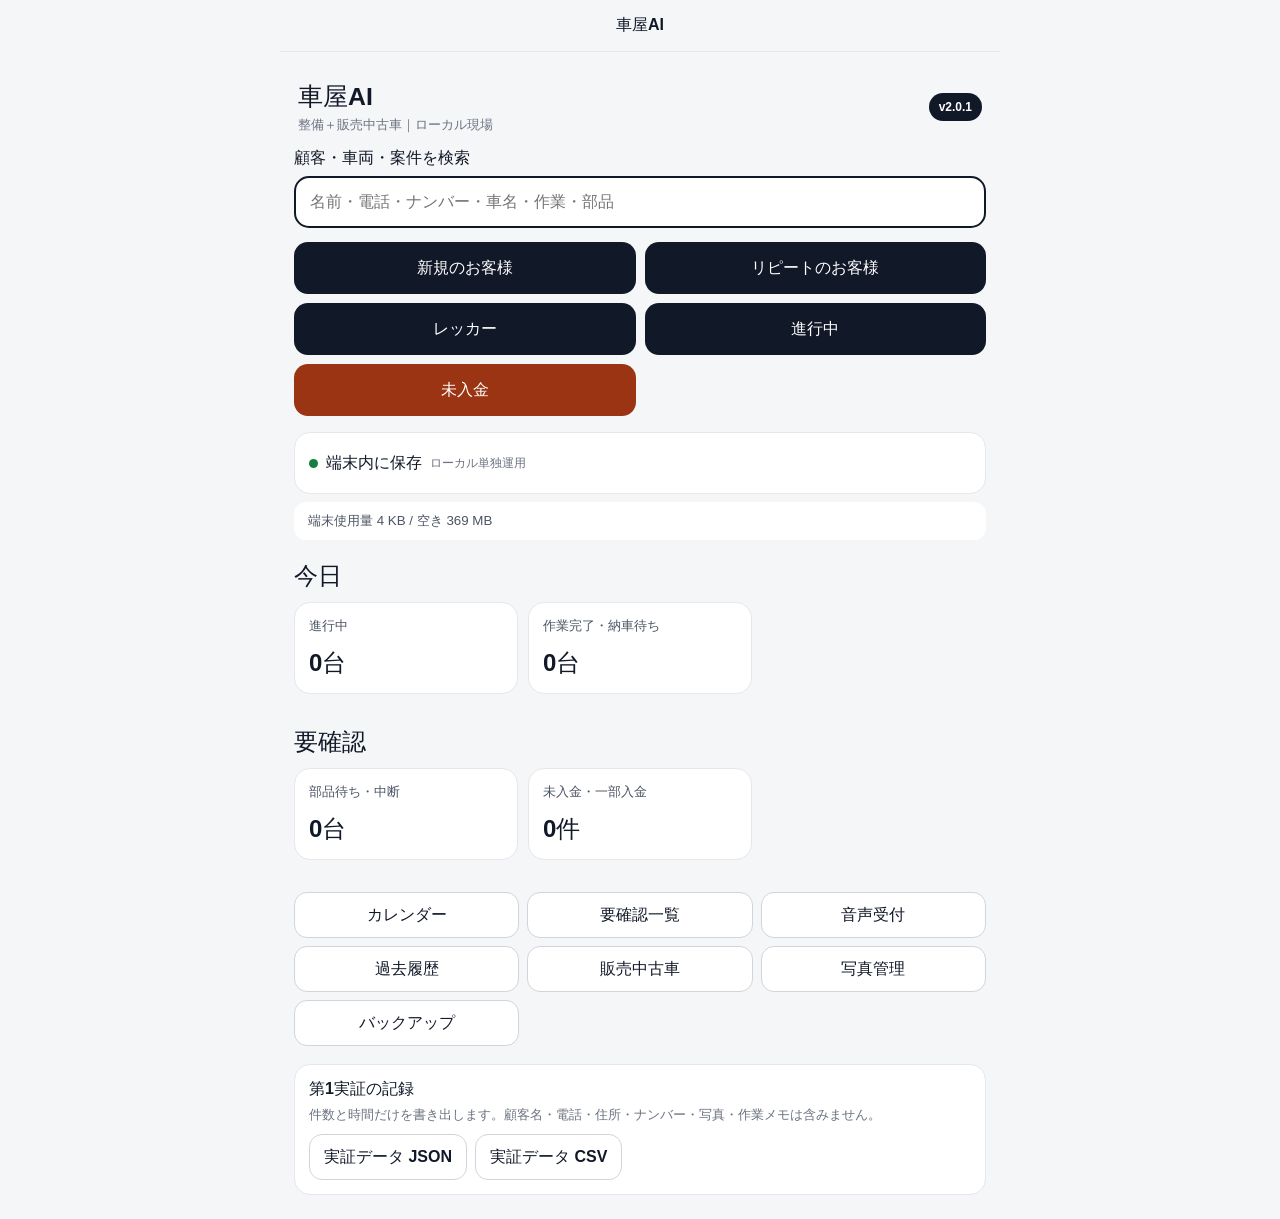
==== commit 44a12608: "deploy: add in-app backup entry" ====
--- a/index.html
+++ b/index.html
@@ -8,7 +8,7 @@
     <meta name="apple-mobile-web-app-status-bar-style" content="black-translucent" />
     <link rel="apple-touch-icon" href="/icons/icon-180.png" />
     <title>車屋AI</title>
-    <script type="module" crossorigin src="/assets/index-C9wP9lFz.js"></script>
+    <script type="module" crossorigin src="/assets/index-BUJJ1BG2.js"></script>
     <link rel="stylesheet" crossorigin href="/assets/index-Hu6--yfP.css">
   <link rel="manifest" href="/manifest.webmanifest"></head>
   <body>
